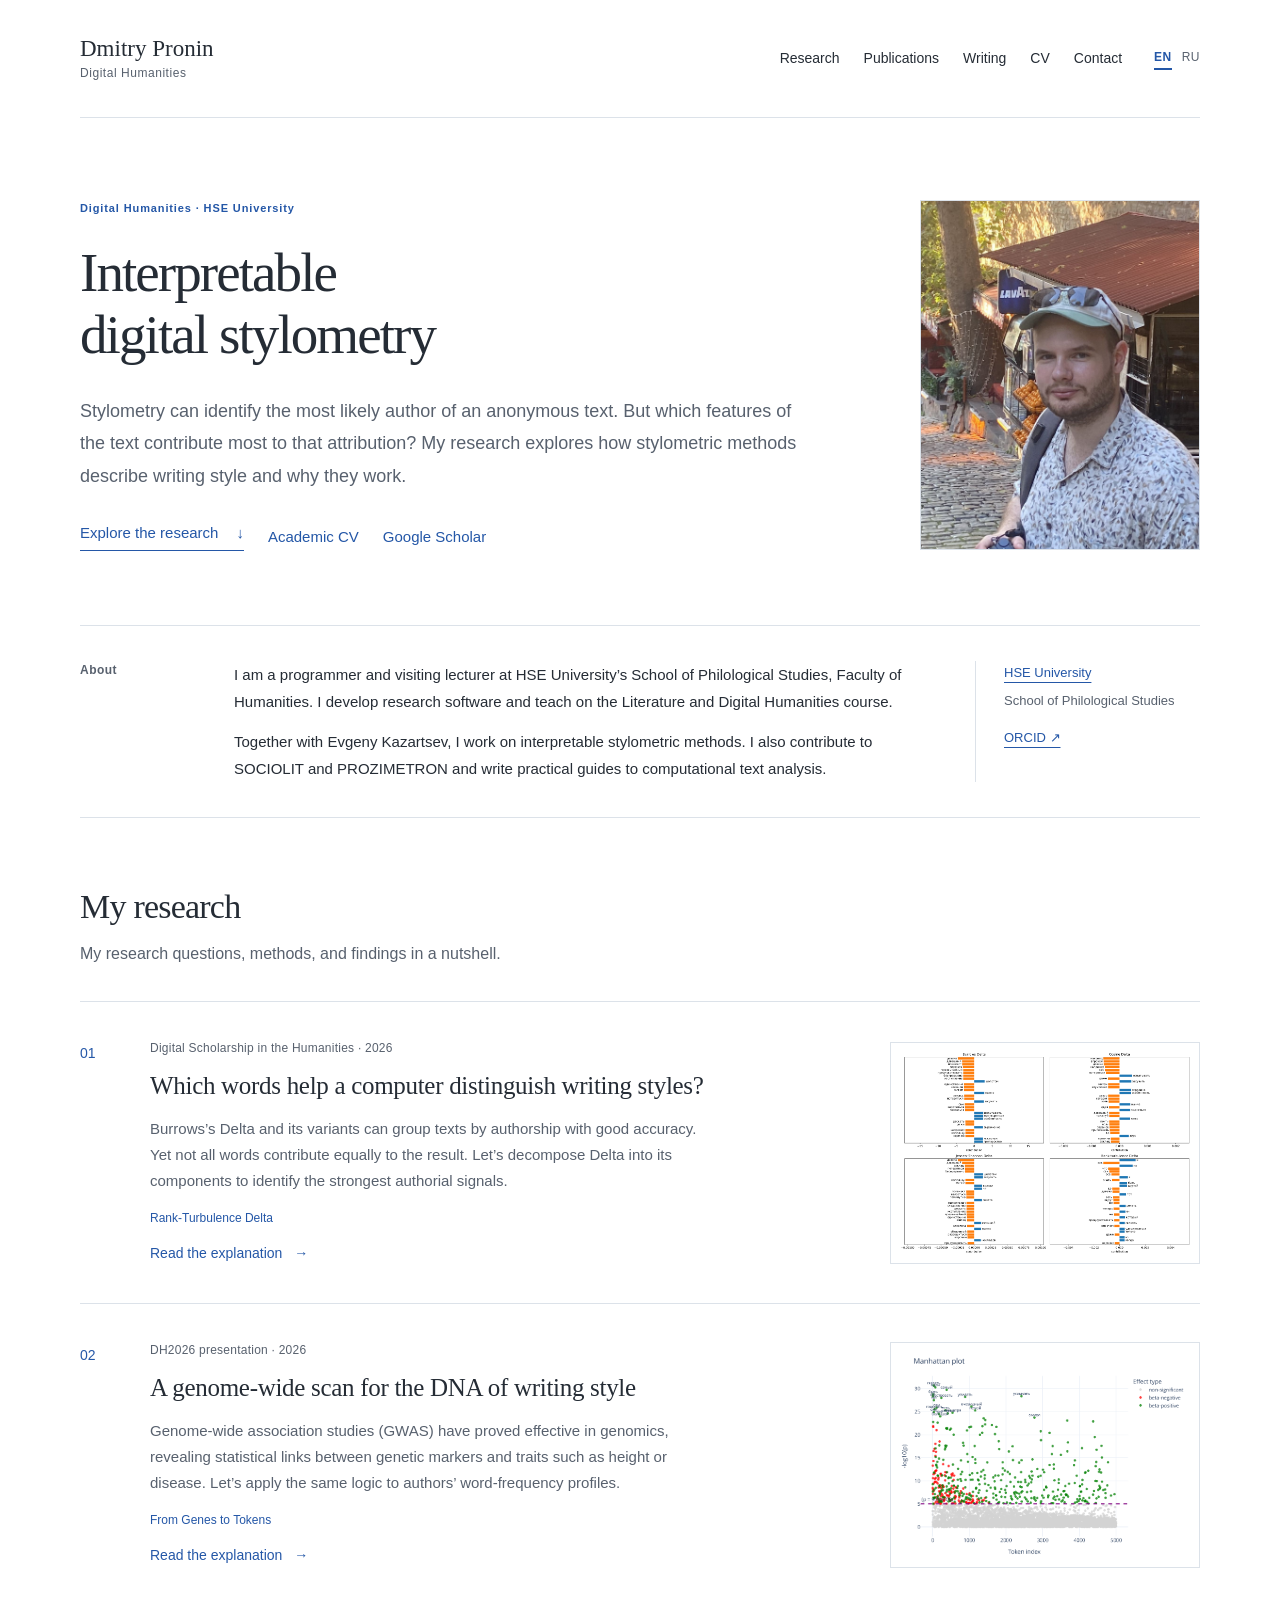
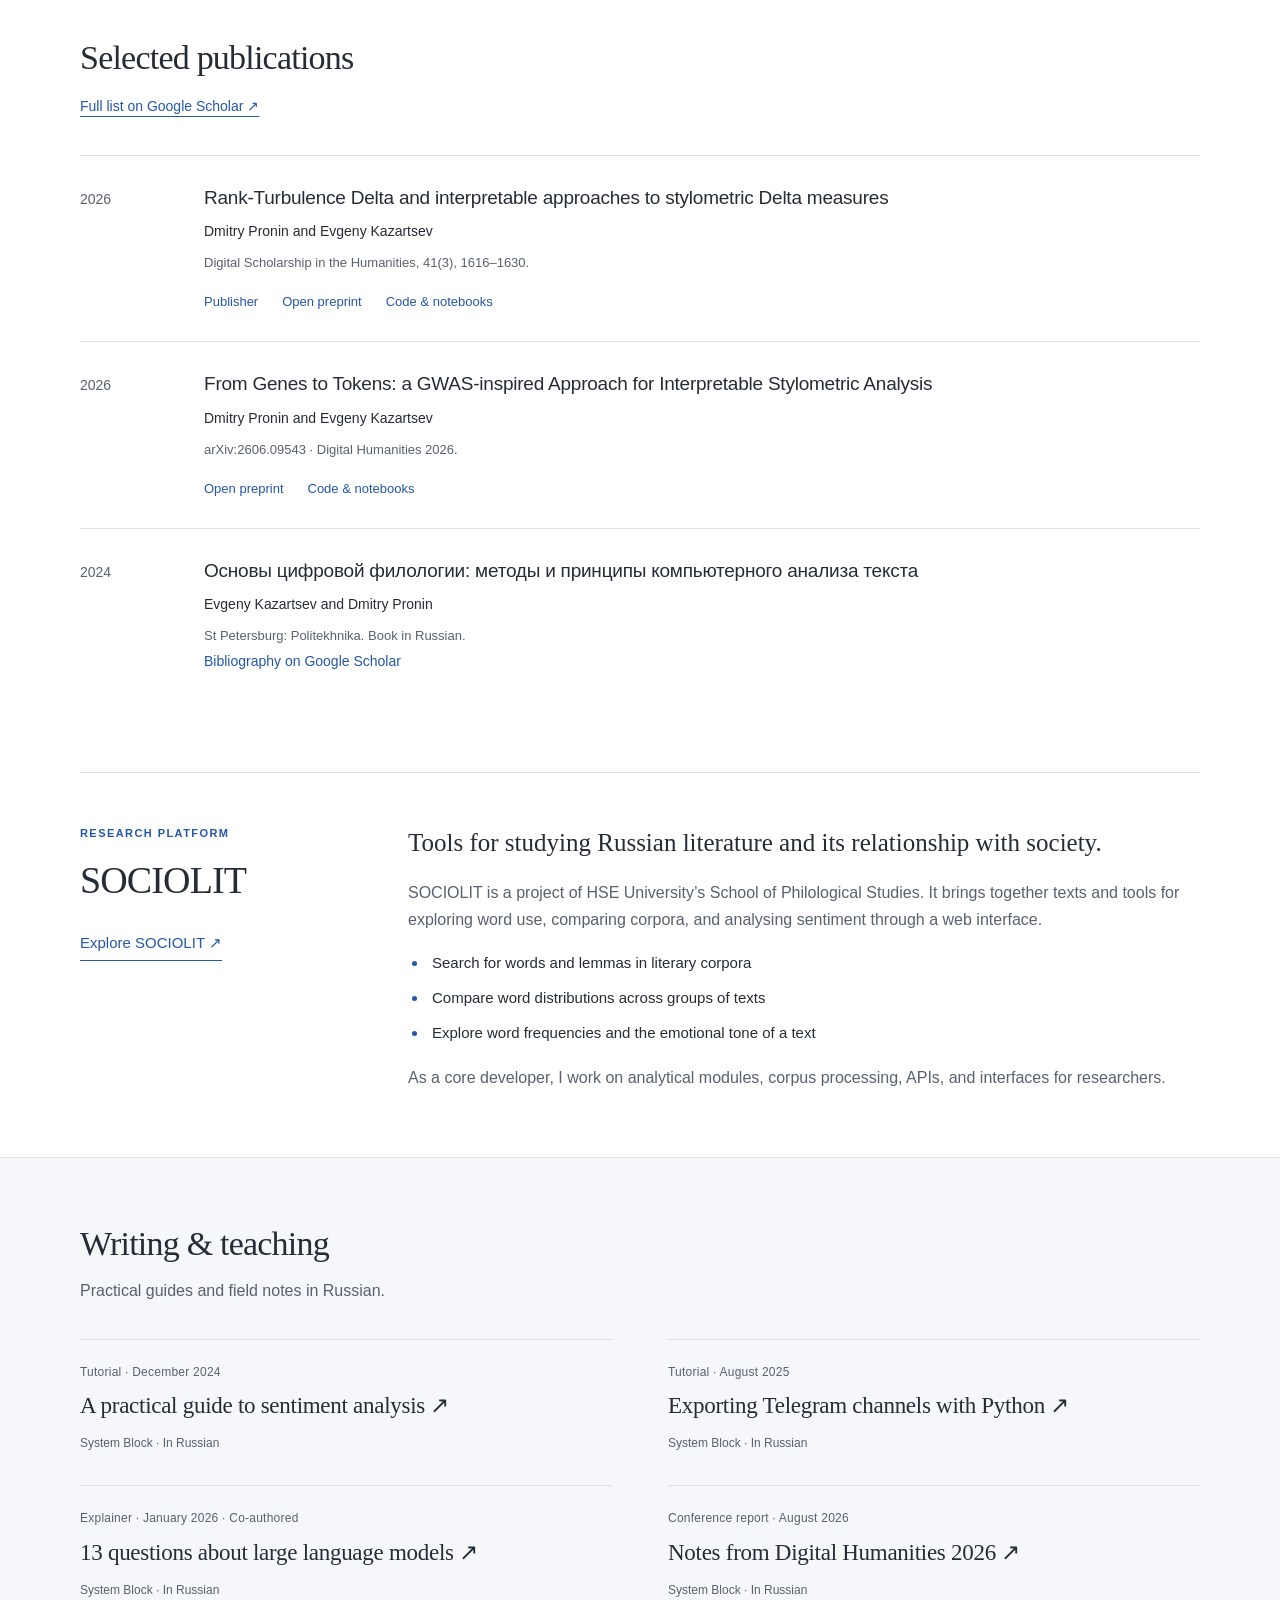
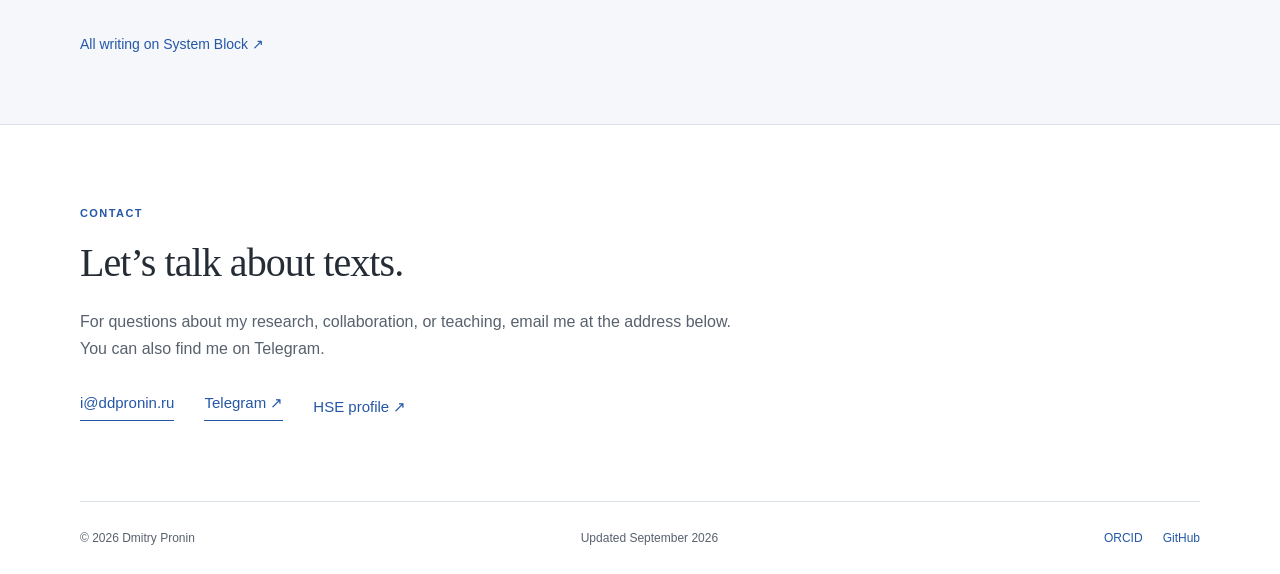
==== index.html @ 6e49ec2d "Clarify DNA and phenotype analogy in GWAS explanation" ====
<!doctype html><html lang="en"><head><meta charset="utf-8"><meta name="viewport" content="width=device-width,initial-scale=1"><title>Dmitry Pronin — stylometry &amp; digital humanities</title><meta name="description" content="Stylometry can identify the most likely author of an anonymous text. But which features of the text contribute most to that attribution? My research explores how stylometric methods describe writing style and why they work."><meta name="theme-color" content="#ffffff"><meta property="og:type" content="website"><meta property="og:title" content="Dmitry Pronin — stylometry &amp; digital humanities"><meta property="og:description" content="Stylometry can identify the most likely author of an anonymous text. But which features of the text contribute most to that attribution? My research explores how stylometric methods describe writing style and why they work."><meta property="og:locale" content="en_US"><link rel="canonical" href="https://ddpronin.github.io/"><meta property="og:url" content="https://ddpronin.github.io/"><link rel="alternate" hreflang="en" href="https://ddpronin.github.io/"><link rel="alternate" hreflang="ru" href="https://ddpronin.github.io/ru/"><link rel="alternate" hreflang="x-default" href="https://ddpronin.github.io/"><link rel="icon" href="./assets/favicon.svg" type="image/svg+xml"><link rel="stylesheet" href="./assets/style.css?v=3"><script defer src="./assets/site.js"></script><script type="application/ld+json">{"@context":"https://schema.org","@type":"ProfilePage","name":"Dmitry Pronin — stylometry & digital humanities","inLanguage":"en","url":"https://ddpronin.github.io/","mainEntity":{"@type":"Person","name":"Dmitry Pronin","alternateName":"Дмитрий Пронин","email":"i@ddpronin.ru","image":"https://ddpronin.github.io/assets/dmitry-pronin.jpg?v=2","sameAs":["https://www.hse.ru/org/persons/848712523/","https://orcid.org/0009-0001-0521-1849","https://scholar.google.com/citations?user=V0GgjkYAAAAJ","https://github.com/DDPronin"],"affiliation":{"@type":"Organization","name":"HSE University"}}}</script></head><body><a class="skip" href="#main">Skip to content</a><header class="header wrap"><a class="wordmark" href="./index.html">Dmitry Pronin<span>Digital Humanities</span></a><nav aria-label="Main navigation"><a href="./index.html#research">Research</a><a href="./index.html#publications">Publications</a><a href="./index.html#writing">Writing</a><a href="./cv/index.html">CV</a><a href="./index.html#contact">Contact</a></nav><div class="languages" aria-label="Language"><a href="./index.html" lang="en" hreflang="en" aria-current="page">EN</a><a href="./ru/index.html" lang="ru" hreflang="ru" >RU</a></div></header><main id="main">
  <section class="hero wrap"><div class="hero-copy"><p class="eyebrow">Digital Humanities · HSE University</p><h1>Interpretable<br>digital stylometry</h1><p class="intro">Stylometry can identify the most likely author of an anonymous text. But which features of the text contribute most to that attribution? My research explores how stylometric methods describe writing style and why they work.</p><div class="hero-links"><a class="primary-link" href="#research">Explore the research <span aria-hidden="true">↓</span></a><a href="./cv/index.html">Academic CV</a><a href="https://scholar.google.com/citations?user=V0GgjkYAAAAJ">Google Scholar</a></div></div><figure class="portrait"><img src="./assets/dmitry-pronin.jpg?v=2" alt="Dmitry Pronin holding a camera outdoors" width="1179" height="1701" fetchpriority="high"></figure></section>
  <section class="about wrap" aria-labelledby="about-title"><h2 class="section-label" id="about-title">About</h2><div><p>I am a programmer and visiting lecturer at HSE University’s School of Philological Studies, Faculty of Humanities. I develop research software and teach on the Literature and Digital Humanities course.</p><p>Together with Evgeny Kazartsev, I work on interpretable stylometric methods. I also contribute to SOCIOLIT and PROZIMETRON and write practical guides to computational text analysis.</p></div><aside><a href="https://www.hse.ru/org/persons/848712523/">HSE University</a><p>School of Philological Studies</p><a href="https://orcid.org/0009-0001-0521-1849">ORCID ↗</a></aside></section>
  <section class="research-section wrap" id="research"><div class="section-heading"><h2>My research</h2><p>My research questions, methods, and findings in a nutshell.</p></div><article class="research-row"><div class="research-number">01</div><div class="research-copy"><p class="meta">Digital Scholarship in the Humanities · 2026</p><h3><a href="./research/rank-turbulence-delta/index.html">Which words help a computer distinguish writing styles?</a></h3><p>Burrows’s Delta and its variants can group texts by authorship with good accuracy. Yet not all words contribute equally to the result. Let’s decompose Delta into its components to identify the strongest authorial signals.</p><p class="method-name">Rank-Turbulence Delta</p><a class="read-link" href="./research/rank-turbulence-delta/index.html">Read the explanation <span aria-hidden="true">→</span></a></div><a class="research-image" href="./research/rank-turbulence-delta/index.html" tabindex="-1" aria-hidden="true"><img src="./assets/rank-russian.png" alt="" width="4457" height="3120" loading="lazy"></a></article><article class="research-row"><div class="research-number">02</div><div class="research-copy"><p class="meta">DH2026 presentation · 2026</p><h3><a href="./research/from-genes-to-tokens/index.html">A genome-wide scan for the DNA of writing style</a></h3><p>Genome-wide association studies (GWAS) have proved effective in genomics, revealing statistical links between genetic markers and traits such as height or disease. Let’s apply the same logic to authors’ word-frequency profiles.</p><p class="method-name">From Genes to Tokens</p><a class="read-link" href="./research/from-genes-to-tokens/index.html">Read the explanation <span aria-hidden="true">→</span></a></div><a class="research-image" href="./research/from-genes-to-tokens/index.html" tabindex="-1" aria-hidden="true"><img src="./assets/gwas-tolstoy.png" alt="" width="3500" height="2500" loading="lazy"></a></article></section>
  <section class="wrap publications-section" id="publications"><div class="section-heading"><h2>Selected publications</h2><a href="https://scholar.google.com/citations?user=V0GgjkYAAAAJ">Full list on Google Scholar ↗</a></div><div class="pub-list"><article class="publication"><span class="year">2026</span><div><h3><a href="https://doi.org/10.1093/llc/fqag072">Rank-Turbulence Delta and interpretable approaches to stylometric Delta measures</a></h3><p>Dmitry Pronin and Evgeny Kazartsev</p><p class="venue">Digital Scholarship in the Humanities, 41(3), 1616–1630.</p><div class="resource-links"><a href="https://doi.org/10.1093/llc/fqag072">Publisher</a><a href="https://arxiv.org/abs/2604.19499">Open preprint</a><a href="https://github.com/DDPronin/Rank-Turbulence-Delta">Code & notebooks</a></div></div></article><article class="publication"><span class="year">2026</span><div><h3><a href="https://arxiv.org/abs/2606.09543">From Genes to Tokens: a GWAS-inspired Approach for Interpretable Stylometric Analysis</a></h3><p>Dmitry Pronin and Evgeny Kazartsev</p><p class="venue">arXiv:2606.09543 · Digital Humanities 2026.</p><div class="resource-links"><a href="https://arxiv.org/abs/2606.09543">Open preprint</a><a href="https://github.com/DDPronin/GWAS-stylometry">Code & notebooks</a></div></div></article><article class="publication"><span class="year">2024</span><div><h3>Основы цифровой филологии: методы и принципы компьютерного анализа текста</h3><p>Evgeny Kazartsev and Dmitry Pronin</p><p class="venue">St Petersburg: Politekhnika. Book in Russian.</p><a class="read-link" href="https://scholar.google.com/citations?user=V0GgjkYAAAAJ">Bibliography on Google Scholar</a></div></article></div></section>
  <section class="platform-section wrap" id="sociolit"><div><p class="eyebrow">Research platform</p><h2>SOCIOLIT</h2><a class="primary-link" href="https://sociolit.ru/">Explore SOCIOLIT ↗</a></div><div class="platform-copy"><p class="platform-intro">Tools for studying Russian literature and its relationship with society.</p><p>SOCIOLIT is a project of HSE University’s School of Philological Studies. It brings together texts and tools for exploring word use, comparing corpora, and analysing sentiment through a web interface.</p><ul><li>Search for words and lemmas in literary corpora</li><li>Compare word distributions across groups of texts</li><li>Explore word frequencies and the emotional tone of a text</li></ul><p>As a core developer, I work on analytical modules, corpus processing, APIs, and interfaces for researchers.</p></div></section>
  <section class="writing-section" id="writing"><div class="wrap"><div class="section-heading"><h2>Writing & teaching</h2><p>Practical guides and field notes in Russian.</p></div><div class="writing-grid"><article><p class="meta">Tutorial · December 2024</p><h3><a href="https://sysblok.ru/courses/kak-provesti-analiz-tonalnosti-teksta/">A practical guide to sentiment analysis <span aria-hidden="true">↗</span></a></h3><p class="publication-name">System Block · In Russian</p></article><article><p class="meta">Tutorial · August 2025</p><h3><a href="https://sysblok.ru/courses/kak-skachat-ves-telegram-avtomatizacija-vygruzki-kanalov-s-pomoshhju-python/">Exporting Telegram channels with Python <span aria-hidden="true">↗</span></a></h3><p class="publication-name">System Block · In Russian</p></article><article><p class="meta">Explainer · January 2026 · Co-authored</p><h3><a href="https://sysblok.ru/ai/llm/">13 questions about large language models <span aria-hidden="true">↗</span></a></h3><p class="publication-name">System Block · In Russian</p></article><article><p class="meta">Conference report · August 2026</p><h3><a href="https://sysblok.ru/blog/blog_dmitrii_pronin/obuchaja-ii-my-uchimsja-o-chem-govorili-na-glavnoj-mirovoj-konferencii-po-cifrovym-gumanitarnym-naukam/">Notes from Digital Humanities 2026 <span aria-hidden="true">↗</span></a></h3><p class="publication-name">System Block · In Russian</p></article></div><a class="read-link" href="https://sysblok.ru/author/dmitrii_pronin/">All writing on System Block ↗</a></div></section>
  <section class="wrap contact-section" id="contact"><p class="eyebrow">Contact</p><h2>Let’s talk about texts.</h2><p>For questions about my research, collaboration, or teaching, email me at the address below. You can also find me on Telegram.</p><div class="hero-links"><a class="primary-link" href="mailto:i@ddpronin.ru">i@ddpronin.ru</a><a class="primary-link" href="https://t.me/DDPronin">Telegram ↗</a><a href="https://www.hse.ru/org/persons/848712523/">HSE profile ↗</a></div></section></main><footer class="wrap footer"><span>© 2026 Dmitry Pronin</span><span>Updated September 2026</span><div><a href="https://orcid.org/0009-0001-0521-1849">ORCID</a><a href="https://github.com/DDPronin">GitHub</a></div></footer></body></html>
---- assets/style.css ----
:root{--ink:#252c35;--muted:#58616e;--blue:#2457a7;--rule:#dce2e9;--paper:#fff;--wash:#f5f7fa;--serif:Georgia,'Times New Roman',serif;--sans:-apple-system,BlinkMacSystemFont,'Segoe UI',Arial,sans-serif}
*{box-sizing:border-box}html{scroll-behavior:smooth;scroll-padding-top:32px}body{margin:0;background:var(--paper);color:var(--ink);font:17px/1.7 var(--sans);-webkit-font-smoothing:antialiased}a{color:var(--blue);text-decoration-thickness:1px;text-underline-offset:5px}a:hover{text-decoration:underline}a:focus-visible,button:focus-visible,summary:focus-visible{outline:3px solid var(--blue);outline-offset:6px}img{max-width:100%;height:auto}h1,h2,h3,p,figure{margin:0}h1,h2,h3{font-weight:400}h1,h2,h3{font-family:var(--serif)}h1{font-size:clamp(40px,4.9vw,66px);line-height:1.14;letter-spacing:-.038em}h2{font-size:34px;line-height:1.25;letter-spacing:-.023em}h3{font-size:25px;line-height:1.35;letter-spacing:-.012em}.wrap{width:min(1120px,calc(100% - 96px));margin-inline:auto}.skip{position:absolute;top:-100px;left:16px;background:#fff;padding:8px 16px;z-index:100}.skip:focus{top:12px}.header{display:flex;align-items:center;gap:32px;min-height:118px;border-bottom:1px solid var(--rule)}.wordmark{margin-right:auto;font-family:var(--serif);font-size:23px;color:var(--ink);text-decoration:none;line-height:1.3;white-space:nowrap}.wordmark span{display:block;font:12px/1.6 var(--sans);color:var(--muted);letter-spacing:.045em}.header nav{display:flex;gap:24px;font-size:14px}.header nav a{color:var(--ink);text-decoration:none}.languages{display:flex;gap:10px;font-size:12px;letter-spacing:.04em}.languages a{text-decoration:none;color:var(--muted)}.languages [aria-current]{color:var(--blue);border-bottom:2px solid var(--blue);font-weight:600}.hero{padding-top:82px;padding-bottom:74px}.eyebrow{font:11px/1.6 var(--sans);letter-spacing:.13em;font-weight:600;color:var(--blue);text-transform:uppercase}.hero h1{margin-top:24px;max-width:1020px}.intro{font-size:19px;line-height:1.8;max-width:720px;margin-top:28px;color:var(--muted)}.hero-links{display:flex;flex-wrap:wrap;gap:22px 30px;align-items:center;margin-top:30px;font-size:15px}.hero-links a{text-decoration:none}.primary-link{display:inline-flex;align-items:center;gap:18px;color:var(--blue);font:500 15px/1.5 var(--sans);text-decoration:none;border-bottom:1px solid var(--blue);padding-bottom:5px}.primary-link:hover{border-bottom-width:2px}.about{border-top:1px solid var(--rule);border-bottom:1px solid var(--rule);padding-block:35px;display:grid;grid-template-columns:120px 1fr 225px;gap:34px;font-size:15px;line-height:1.8}.section-label{font:600 12px/1.6 var(--sans);color:var(--muted);letter-spacing:.04em}.about p+p{margin-top:13px}.about aside{padding-left:28px;border-left:1px solid var(--rule);font-size:13px}.about aside p{margin:5px 0 13px;color:var(--muted)}.research-section,.publications-section{padding-block:68px}.section-heading{margin-bottom:34px}.section-heading>p{margin-top:12px;color:var(--muted);font-size:16px}.section-heading>a{display:inline-block;margin-top:15px;font-size:14px}.research-row{display:grid;grid-template-columns:46px 1fr 310px;gap:24px;padding:36px 0;border-top:1px solid var(--rule);align-items:center}.research-row:last-child{padding-bottom:0}.research-number{align-self:start;padding-top:4px;font:14px/1.6 var(--sans);color:var(--blue)}.meta{color:var(--muted);font-size:12px;letter-spacing:.02em}.research-copy h3{margin:10px 0 13px}.research-copy h3 a{color:var(--ink);text-decoration:none}.research-copy>p:not(.meta):not(.method-name){font-size:15px;line-height:1.75;color:var(--muted);max-width:560px}.method-name{font:12px/1.6 var(--sans);color:var(--blue);margin:15px 0 10px}.read-link{font-size:14px;text-decoration:none}.read-link span{margin-left:8px}.research-image{background:#fff;padding:8px;border:1px solid var(--rule);display:block;line-height:0}.research-image img{width:100%;height:auto}.publications-section{padding-top:0}.publication{display:grid;grid-template-columns:100px 1fr;gap:24px;border-top:1px solid var(--rule);padding-block:28px}.publication h3{font:500 19px/1.5 var(--sans);max-width:800px}.publication h3 a{color:var(--ink);text-decoration:none}.publication p{font-size:14px;margin-top:8px}.publication .venue{color:var(--muted);font-size:13px}.year{font-size:14px;color:var(--muted);padding-top:4px}.resource-links{display:flex;gap:12px 24px;flex-wrap:wrap;font-size:13px;margin-top:17px}.resource-links a{text-decoration:none}.writing-section{background:var(--wash);padding-block:65px;border-block:1px solid var(--rule)}.writing-grid{display:grid;grid-template-columns:1fr 1fr;gap:32px 56px;margin-bottom:30px}.writing-grid article{border-top:1px solid var(--rule);padding-top:22px}.writing-grid h3{font-size:23px;margin:8px 0 12px;max-width:440px}.writing-grid h3 a{color:var(--ink);text-decoration:none}.publication-name{font-size:12px;color:var(--muted)}.contact-section{padding-block:80px}.contact-section h2{font-size:40px;margin-top:15px}.contact-section>p:not(.eyebrow){max-width:670px;margin-top:20px;color:var(--muted);font-size:16px}.footer{border-top:1px solid var(--rule);padding-block:26px;display:flex;justify-content:space-between;gap:20px;font-size:12px;color:var(--muted)}.footer div{display:flex;gap:20px}.footer a{text-decoration:none}.back-link{font-size:13px;text-decoration:none}.article-header{padding-top:38px;padding-bottom:52px;border-bottom:1px solid var(--rule)}.article-header .eyebrow{margin-top:44px}.article-header h1{font-size:clamp(40px,5vw,62px);margin-top:18px}.article-subtitle{font:26px/1.45 var(--serif);max-width:800px;color:var(--muted);margin-top:22px}.authors{font-size:14px;margin-top:25px}.article-header .resource-links{font-size:14px}.article-body{display:grid;grid-template-columns:220px minmax(0,1fr);gap:60px;padding-block:56px 80px}.article-toc nav{display:flex;flex-direction:column;gap:15px;margin-top:23px}.article-toc a{font-size:13px;text-decoration:none;line-height:1.6}.article-content{min-width:0}.article-content section{margin-bottom:48px}.article-content h2{font-size:29px;margin-bottom:18px}.article-content p{font-size:16px;line-height:1.85}.article-content .lead{font-size:18px}.method-steps{padding-left:24px;margin:0}.method-steps li{padding-left:12px;margin-bottom:23px}.method-steps li::marker{color:var(--blue);font-size:14px}.method-steps h3{font:500 18px/1.5 var(--sans);margin-bottom:6px}.method-steps p{color:var(--muted)}figure{margin-top:26px}figure img{display:block;border:1px solid var(--rule);width:100%}figcaption{font-size:12px;line-height:1.6;color:var(--muted);margin-top:12px}#start .primary-link{margin-top:22px}.citation{border-top:1px solid var(--rule);padding-top:30px}.citation>p{font-size:14px;color:var(--muted)}details{margin-top:20px;padding:15px 20px;background:var(--wash);border:1px solid var(--rule)}summary{font-size:14px;cursor:pointer;color:var(--blue)}pre{white-space:pre-wrap;overflow-wrap:anywhere;font-size:12px;line-height:1.8;margin-bottom:0}.copy-button{font:13px var(--sans);border:1px solid var(--rule);background:white;padding:9px 12px;cursor:pointer;color:var(--blue);margin-top:16px}.copy-status{font-size:12px;display:block;margin-top:8px}.related{padding-top:25px;border-top:1px solid var(--rule)}.related h3{margin-top:8px}.related a{text-decoration:none}
.hero{display:grid;grid-template-columns:minmax(0,1fr) 280px;gap:50px;align-items:center}.hero-copy{min-width:0}.hero h1{font-size:clamp(42px,4.3vw,58px);letter-spacing:-.035em}.hero .eyebrow{text-transform:none;letter-spacing:.08em}.hero .intro{font-size:18px;line-height:1.8}.hero .hero-links{gap:16px 24px}.portrait{width:280px;height:350px;overflow:hidden;margin:0;background:var(--wash)}.portrait img{display:block;width:100%;height:100%;object-fit:cover;object-position:50% 50%}.platform-section{border-top:1px solid var(--rule);padding-block:52px 66px;display:grid;grid-template-columns:280px minmax(0,1fr);gap:48px}.platform-section h2{font-size:38px;margin:14px 0 25px}.platform-copy>p{font-size:16px;color:var(--muted);margin-top:18px}.platform-copy>.platform-intro{font:25px/1.45 var(--serif);color:var(--ink);margin-top:0}.platform-copy ul{padding-left:20px;font-size:15px;line-height:1.8}.platform-copy li{padding-left:4px;margin-block:8px}.platform-copy li::marker{color:var(--blue)}.cv-tagline{margin-top:20px;font-size:19px;color:var(--muted)}.cv-affiliation{font-size:14px;color:var(--muted);margin-top:10px}.cv-downloads{display:flex;flex-wrap:wrap;align-items:center;gap:24px;margin-top:27px;font-size:14px}.cv-content .cv-interests{font-size:14px;color:var(--muted);margin-top:18px}.cv-entry{margin-top:22px}.cv-entry-heading{display:flex;align-items:baseline;justify-content:space-between;gap:10px 22px;flex-wrap:wrap;margin-bottom:7px}.cv-entry h3{font:600 17px/1.5 var(--sans)}.cv-entry-heading span{font-size:12px;color:var(--muted);white-space:nowrap}.cv-entry p{font-size:15px}.cv-entry .cv-subtitle{font-size:13px;color:var(--muted);margin-bottom:10px}.cv-entry ul{padding-left:20px;font-size:15px;line-height:1.85;margin:10px 0}.cv-entry li{padding-left:5px;margin-block:7px}.cv-entry .read-link{display:inline-block;margin-top:9px;font-size:13px}
@media(min-width:1000px){.article-toc{align-self:start;position:sticky;top:32px}}
@media(min-width:721px) and (max-width:1000px){.hero{grid-template-columns:minmax(0,1fr) 220px;gap:30px}.portrait{width:220px;height:295px}.hero h1{font-size:40px}.hero .intro{font-size:16px}.platform-section{grid-template-columns:220px minmax(0,1fr);gap:30px}}
@media(max-width:980px){.wrap{width:calc(100% - 64px)}.header{gap:22px}.header nav{gap:16px;font-size:13px}.about{grid-template-columns:95px 1fr}.about aside{grid-column:2;padding:0;border:0}.research-row{grid-template-columns:32px 1fr 240px;gap:18px}.article-body{grid-template-columns:170px minmax(0,1fr);gap:32px}}
@media(max-width:720px){body{font-size:16px}.wrap{width:calc(100% - 40px)}.header{min-height:0;padding-block:23px;flex-wrap:wrap;gap:19px}.wordmark{font-size:21px}.languages{margin-left:auto;order:1}.header nav{order:2;width:100%;justify-content:space-between;gap:10px;font-size:12px}.hero{padding-top:48px;padding-bottom:44px}.hero h1{font-size:41px;letter-spacing:-.035em}.hero h1 br{display:none}.intro{font-size:17px;margin-top:24px}.eyebrow{font-size:10px;letter-spacing:.08em}.hero-links{gap:18px 24px;font-size:14px}.about{grid-template-columns:1fr;gap:17px;padding-block:27px}.about aside{grid-column:auto}.about aside p{margin-bottom:7px}.about aside{border-left:2px solid var(--rule);padding-left:16px}.research-section,.publications-section{padding-block:44px}.publications-section{padding-top:0}h2{font-size:29px}.section-heading{margin-bottom:25px}.research-row{grid-template-columns:28px 1fr;gap:15px;padding-block:28px}.research-image{grid-column:2;margin-top:6px;max-width:380px}.research-copy h3{font-size:25px}.publication{grid-template-columns:1fr;gap:9px;padding-block:24px}.publication h3{font-size:17px}.writing-section{padding-block:42px}.writing-grid{grid-template-columns:1fr;gap:26px}.writing-grid h3{font-size:23px}.contact-section{padding-block:52px}.contact-section h2{font-size:33px}.footer{flex-wrap:wrap;justify-content:flex-start;font-size:11px;gap:12px 20px}.footer div{margin-left:auto}.article-header{padding-top:25px;padding-bottom:35px}.article-header .eyebrow{margin-top:28px}.article-header h1{font-size:42px}.article-subtitle{font-size:24px}.article-body{grid-template-columns:1fr;gap:32px;padding-top:26px}.article-toc{border-bottom:1px solid var(--rule);padding-bottom:22px}.article-toc nav{flex-direction:row;flex-wrap:wrap;gap:8px 20px;margin-top:12px}.article-content section{margin-bottom:36px}.article-content h2{font-size:27px}.article-content .lead{font-size:17px}.resource-links{gap:12px 20px}details{padding:13px}#figure img{min-width:0}}
@media(prefers-reduced-motion:reduce){html{scroll-behavior:auto}}
.article-content p+p{margin-top:16px}
.article-content .formula-note{font-size:13px;line-height:1.7;color:var(--muted);margin-top:18px}
.equation{margin-block:22px;padding:20px 14px;background:var(--wash);border-left:2px solid var(--blue);overflow-x:auto}
.equation math{font-size:1.2rem;margin:0 auto}
.worked-example p{margin-top:16px;font-size:15px}
.table-scroll{overflow-x:auto;margin-block:18px}
.worked-example table{width:100%;border-collapse:collapse;font-size:14px;white-space:nowrap}
.worked-example caption{text-align:left;color:var(--muted);font-size:12px;padding-bottom:10px}
.worked-example th,.worked-example td{text-align:left;padding:9px 12px;border-bottom:1px solid var(--rule)}
.worked-example th{font-weight:600}
#figure figure+p{margin-top:24px}
.article-header h1{overflow-wrap:break-word}
.cv-header h1{font-size:54px}
@media(max-width:720px){.header nav{flex-wrap:wrap;justify-content:flex-start;gap:12px 20px}.hero{grid-template-columns:1fr;gap:32px}.hero h1{font-size:clamp(29px,7.7vw,48px);line-height:1.2;overflow-wrap:normal}.hero h1 br{display:block}.hero .intro{font-size:17px}.portrait{width:220px;height:275px;justify-self:start}.platform-section{grid-template-columns:1fr;gap:28px;padding-block:38px 44px}.platform-section h2{font-size:34px;margin-block:12px 18px}.platform-copy>.platform-intro{font-size:24px}.cv-header h1{font-size:40px}.cv-tagline{font-size:17px}.cv-entry-heading{gap:5px}.cv-downloads{gap:20px}}
@media print{.header nav,.languages,.hero-links,.article-toc,.copy-button,.skip{display:none}.wrap{width:100%}.hero,.research-section,.publications-section,.contact-section,.article-header{padding-block:24px}.article-body{display:block}.research-row,.publication{break-inside:avoid}.writing-section{background:white}.footer{margin-top:20px}body{font-size:11pt}h1{font-size:32pt}a{color:inherit}details{display:block}figure{break-inside:avoid}}
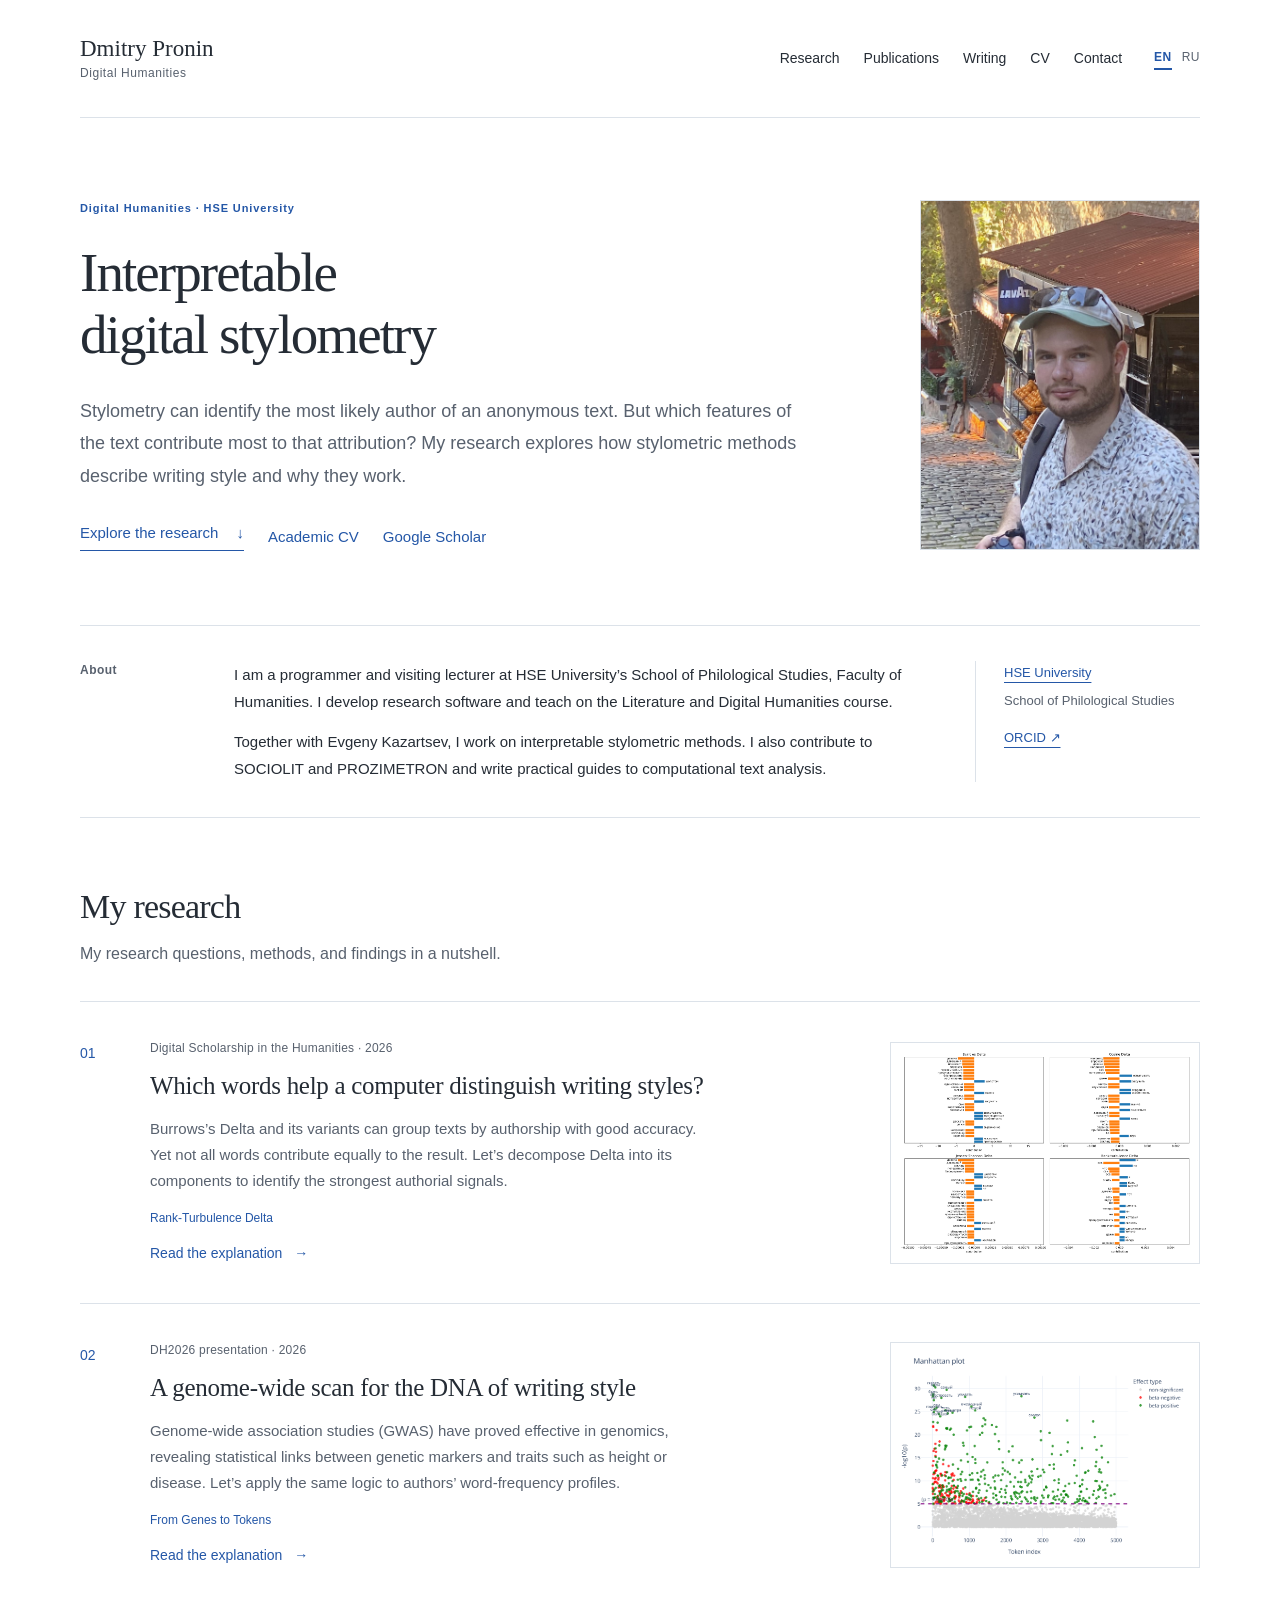
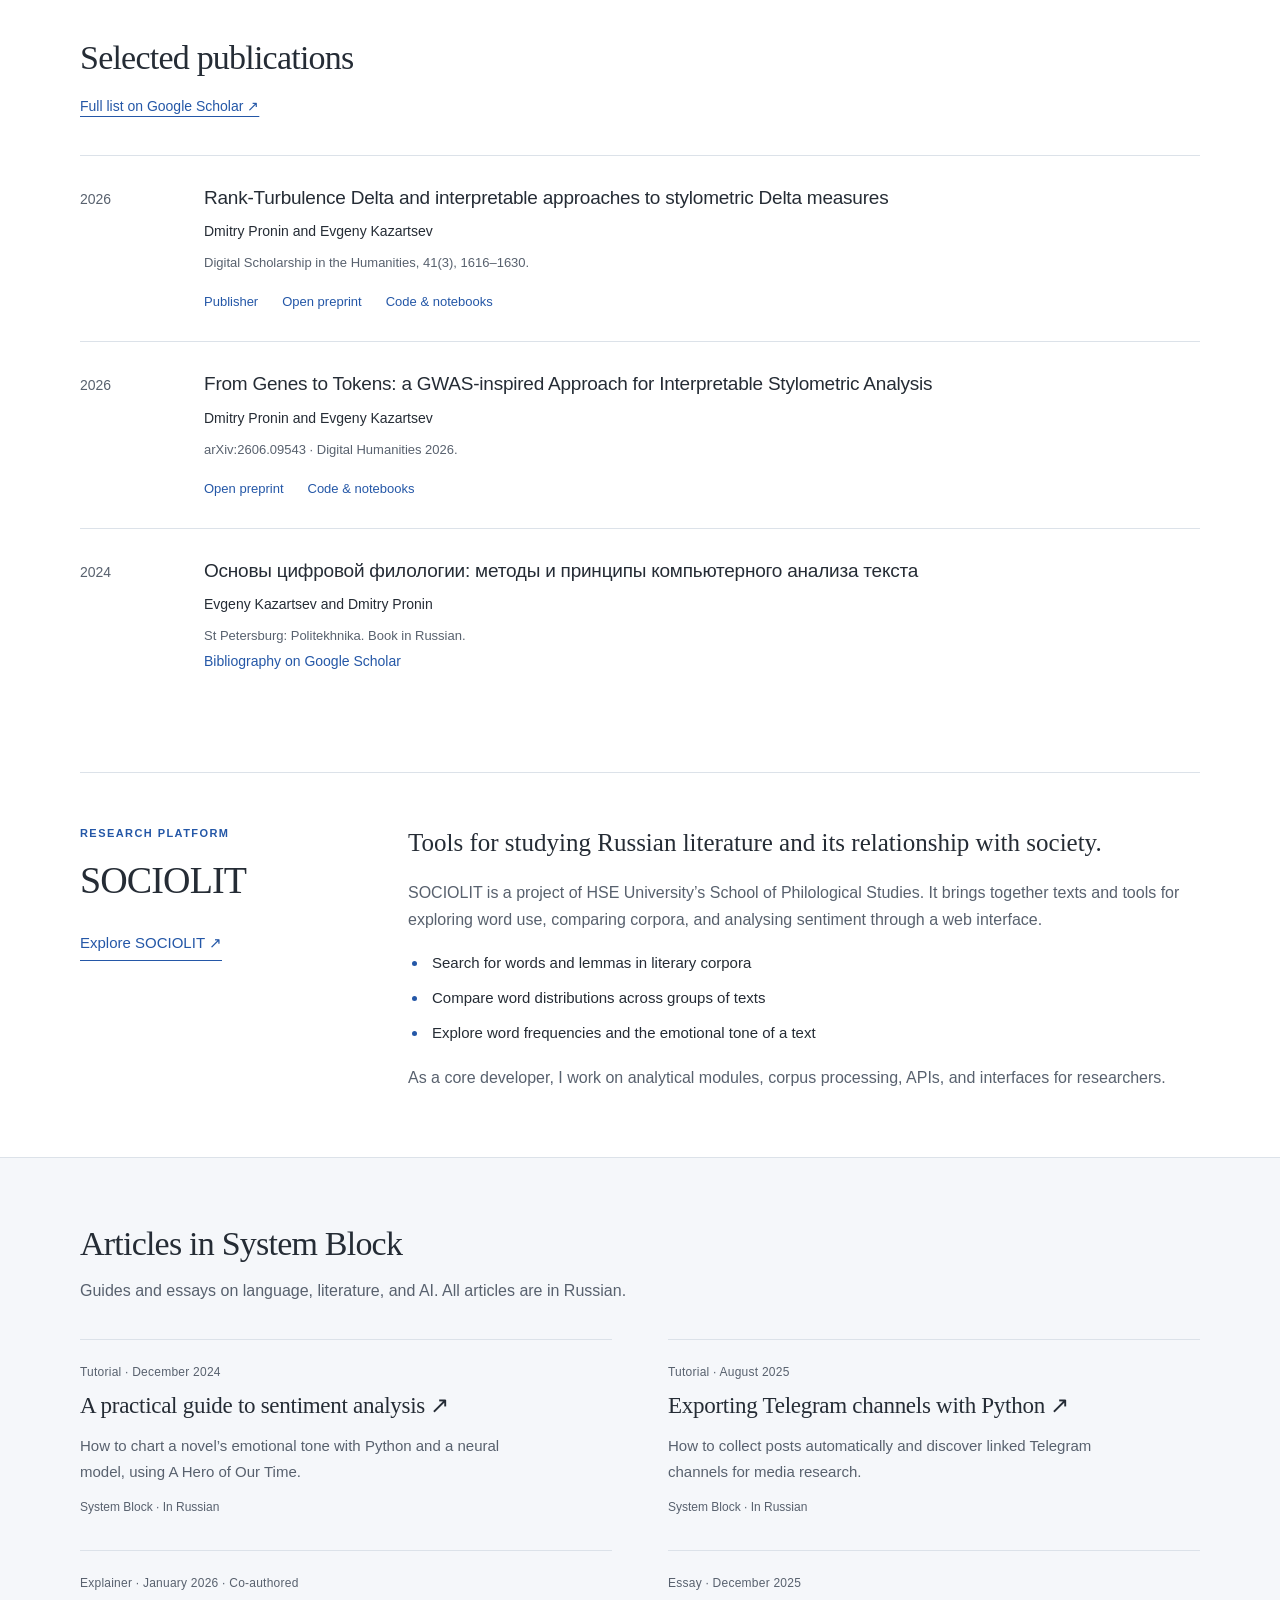
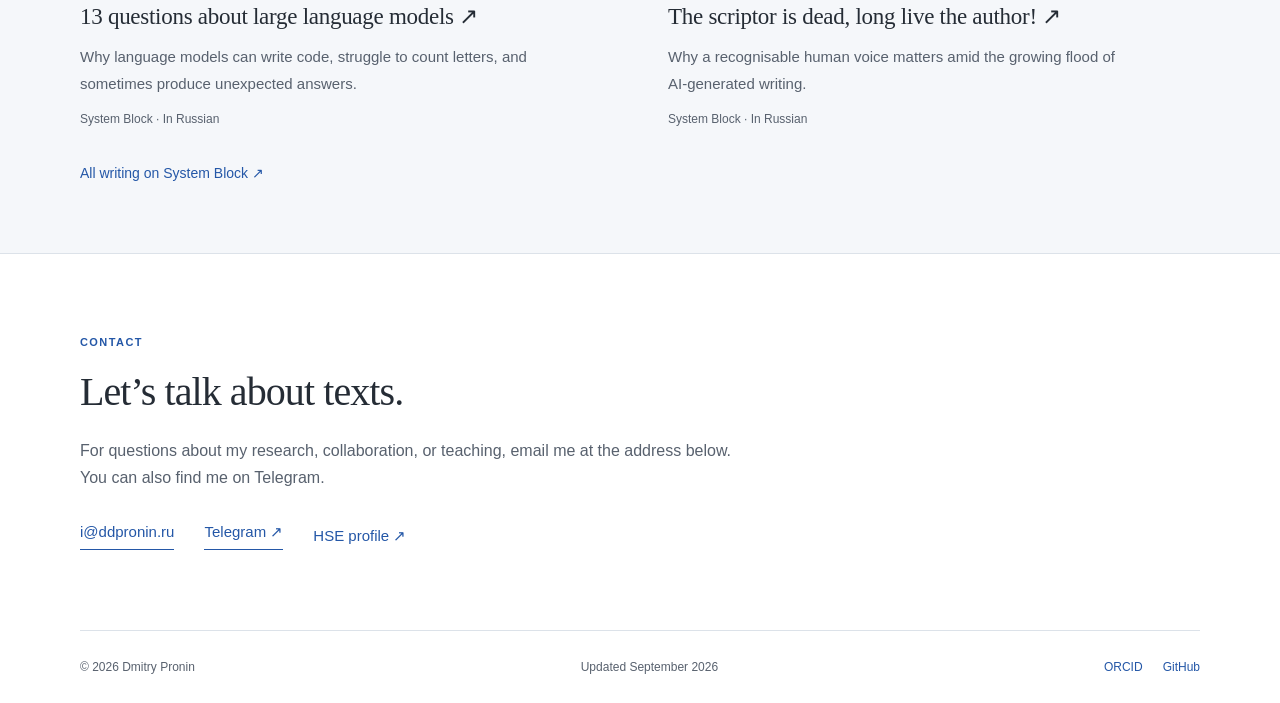
==== commit 3ac425ba: "Polish GWAS prose and add magazine article summaries" ====
--- a/index.html
+++ b/index.html
@@ -1,8 +1,8 @@
-<!doctype html><html lang="en"><head><meta charset="utf-8"><meta name="viewport" content="width=device-width,initial-scale=1"><title>Dmitry Pronin — stylometry &amp; digital humanities</title><meta name="description" content="Stylometry can identify the most likely author of an anonymous text. But which features of the text contribute most to that attribution? My research explores how stylometric methods describe writing style and why they work."><meta name="theme-color" content="#ffffff"><meta property="og:type" content="website"><meta property="og:title" content="Dmitry Pronin — stylometry &amp; digital humanities"><meta property="og:description" content="Stylometry can identify the most likely author of an anonymous text. But which features of the text contribute most to that attribution? My research explores how stylometric methods describe writing style and why they work."><meta property="og:locale" content="en_US"><link rel="canonical" href="https://ddpronin.github.io/"><meta property="og:url" content="https://ddpronin.github.io/"><link rel="alternate" hreflang="en" href="https://ddpronin.github.io/"><link rel="alternate" hreflang="ru" href="https://ddpronin.github.io/ru/"><link rel="alternate" hreflang="x-default" href="https://ddpronin.github.io/"><link rel="icon" href="./assets/favicon.svg" type="image/svg+xml"><link rel="stylesheet" href="./assets/style.css?v=3"><script defer src="./assets/site.js"></script><script type="application/ld+json">{"@context":"https://schema.org","@type":"ProfilePage","name":"Dmitry Pronin — stylometry & digital humanities","inLanguage":"en","url":"https://ddpronin.github.io/","mainEntity":{"@type":"Person","name":"Dmitry Pronin","alternateName":"Дмитрий Пронин","email":"i@ddpronin.ru","image":"https://ddpronin.github.io/assets/dmitry-pronin.jpg?v=2","sameAs":["https://www.hse.ru/org/persons/848712523/","https://orcid.org/0009-0001-0521-1849","https://scholar.google.com/citations?user=V0GgjkYAAAAJ","https://github.com/DDPronin"],"affiliation":{"@type":"Organization","name":"HSE University"}}}</script></head><body><a class="skip" href="#main">Skip to content</a><header class="header wrap"><a class="wordmark" href="./index.html">Dmitry Pronin<span>Digital Humanities</span></a><nav aria-label="Main navigation"><a href="./index.html#research">Research</a><a href="./index.html#publications">Publications</a><a href="./index.html#writing">Writing</a><a href="./cv/index.html">CV</a><a href="./index.html#contact">Contact</a></nav><div class="languages" aria-label="Language"><a href="./index.html" lang="en" hreflang="en" aria-current="page">EN</a><a href="./ru/index.html" lang="ru" hreflang="ru" >RU</a></div></header><main id="main">
+<!doctype html><html lang="en"><head><meta charset="utf-8"><meta name="viewport" content="width=device-width,initial-scale=1"><title>Dmitry Pronin — stylometry &amp; digital humanities</title><meta name="description" content="Stylometry can identify the most likely author of an anonymous text. But which features of the text contribute most to that attribution? My research explores how stylometric methods describe writing style and why they work."><meta name="theme-color" content="#ffffff"><meta property="og:type" content="website"><meta property="og:title" content="Dmitry Pronin — stylometry &amp; digital humanities"><meta property="og:description" content="Stylometry can identify the most likely author of an anonymous text. But which features of the text contribute most to that attribution? My research explores how stylometric methods describe writing style and why they work."><meta property="og:locale" content="en_US"><link rel="canonical" href="https://ddpronin.github.io/"><meta property="og:url" content="https://ddpronin.github.io/"><link rel="alternate" hreflang="en" href="https://ddpronin.github.io/"><link rel="alternate" hreflang="ru" href="https://ddpronin.github.io/ru/"><link rel="alternate" hreflang="x-default" href="https://ddpronin.github.io/"><link rel="icon" href="./assets/favicon.svg" type="image/svg+xml"><link rel="stylesheet" href="./assets/style.css?v=4"><script defer src="./assets/site.js"></script><script type="application/ld+json">{"@context":"https://schema.org","@type":"ProfilePage","name":"Dmitry Pronin — stylometry & digital humanities","inLanguage":"en","url":"https://ddpronin.github.io/","mainEntity":{"@type":"Person","name":"Dmitry Pronin","alternateName":"Дмитрий Пронин","email":"i@ddpronin.ru","image":"https://ddpronin.github.io/assets/dmitry-pronin.jpg?v=2","sameAs":["https://www.hse.ru/org/persons/848712523/","https://orcid.org/0009-0001-0521-1849","https://scholar.google.com/citations?user=V0GgjkYAAAAJ","https://github.com/DDPronin"],"affiliation":{"@type":"Organization","name":"HSE University"}}}</script></head><body><a class="skip" href="#main">Skip to content</a><header class="header wrap"><a class="wordmark" href="./index.html">Dmitry Pronin<span>Digital Humanities</span></a><nav aria-label="Main navigation"><a href="./index.html#research">Research</a><a href="./index.html#publications">Publications</a><a href="./index.html#writing">Writing</a><a href="./cv/index.html">CV</a><a href="./index.html#contact">Contact</a></nav><div class="languages" aria-label="Language"><a href="./index.html" lang="en" hreflang="en" aria-current="page">EN</a><a href="./ru/index.html" lang="ru" hreflang="ru" >RU</a></div></header><main id="main">
   <section class="hero wrap"><div class="hero-copy"><p class="eyebrow">Digital Humanities · HSE University</p><h1>Interpretable<br>digital stylometry</h1><p class="intro">Stylometry can identify the most likely author of an anonymous text. But which features of the text contribute most to that attribution? My research explores how stylometric methods describe writing style and why they work.</p><div class="hero-links"><a class="primary-link" href="#research">Explore the research <span aria-hidden="true">↓</span></a><a href="./cv/index.html">Academic CV</a><a href="https://scholar.google.com/citations?user=V0GgjkYAAAAJ">Google Scholar</a></div></div><figure class="portrait"><img src="./assets/dmitry-pronin.jpg?v=2" alt="Dmitry Pronin holding a camera outdoors" width="1179" height="1701" fetchpriority="high"></figure></section>
   <section class="about wrap" aria-labelledby="about-title"><h2 class="section-label" id="about-title">About</h2><div><p>I am a programmer and visiting lecturer at HSE University’s School of Philological Studies, Faculty of Humanities. I develop research software and teach on the Literature and Digital Humanities course.</p><p>Together with Evgeny Kazartsev, I work on interpretable stylometric methods. I also contribute to SOCIOLIT and PROZIMETRON and write practical guides to computational text analysis.</p></div><aside><a href="https://www.hse.ru/org/persons/848712523/">HSE University</a><p>School of Philological Studies</p><a href="https://orcid.org/0009-0001-0521-1849">ORCID ↗</a></aside></section>
   <section class="research-section wrap" id="research"><div class="section-heading"><h2>My research</h2><p>My research questions, methods, and findings in a nutshell.</p></div><article class="research-row"><div class="research-number">01</div><div class="research-copy"><p class="meta">Digital Scholarship in the Humanities · 2026</p><h3><a href="./research/rank-turbulence-delta/index.html">Which words help a computer distinguish writing styles?</a></h3><p>Burrows’s Delta and its variants can group texts by authorship with good accuracy. Yet not all words contribute equally to the result. Let’s decompose Delta into its components to identify the strongest authorial signals.</p><p class="method-name">Rank-Turbulence Delta</p><a class="read-link" href="./research/rank-turbulence-delta/index.html">Read the explanation <span aria-hidden="true">→</span></a></div><a class="research-image" href="./research/rank-turbulence-delta/index.html" tabindex="-1" aria-hidden="true"><img src="./assets/rank-russian.png" alt="" width="4457" height="3120" loading="lazy"></a></article><article class="research-row"><div class="research-number">02</div><div class="research-copy"><p class="meta">DH2026 presentation · 2026</p><h3><a href="./research/from-genes-to-tokens/index.html">A genome-wide scan for the DNA of writing style</a></h3><p>Genome-wide association studies (GWAS) have proved effective in genomics, revealing statistical links between genetic markers and traits such as height or disease. Let’s apply the same logic to authors’ word-frequency profiles.</p><p class="method-name">From Genes to Tokens</p><a class="read-link" href="./research/from-genes-to-tokens/index.html">Read the explanation <span aria-hidden="true">→</span></a></div><a class="research-image" href="./research/from-genes-to-tokens/index.html" tabindex="-1" aria-hidden="true"><img src="./assets/gwas-tolstoy.png" alt="" width="3500" height="2500" loading="lazy"></a></article></section>
   <section class="wrap publications-section" id="publications"><div class="section-heading"><h2>Selected publications</h2><a href="https://scholar.google.com/citations?user=V0GgjkYAAAAJ">Full list on Google Scholar ↗</a></div><div class="pub-list"><article class="publication"><span class="year">2026</span><div><h3><a href="https://doi.org/10.1093/llc/fqag072">Rank-Turbulence Delta and interpretable approaches to stylometric Delta measures</a></h3><p>Dmitry Pronin and Evgeny Kazartsev</p><p class="venue">Digital Scholarship in the Humanities, 41(3), 1616–1630.</p><div class="resource-links"><a href="https://doi.org/10.1093/llc/fqag072">Publisher</a><a href="https://arxiv.org/abs/2604.19499">Open preprint</a><a href="https://github.com/DDPronin/Rank-Turbulence-Delta">Code & notebooks</a></div></div></article><article class="publication"><span class="year">2026</span><div><h3><a href="https://arxiv.org/abs/2606.09543">From Genes to Tokens: a GWAS-inspired Approach for Interpretable Stylometric Analysis</a></h3><p>Dmitry Pronin and Evgeny Kazartsev</p><p class="venue">arXiv:2606.09543 · Digital Humanities 2026.</p><div class="resource-links"><a href="https://arxiv.org/abs/2606.09543">Open preprint</a><a href="https://github.com/DDPronin/GWAS-stylometry">Code & notebooks</a></div></div></article><article class="publication"><span class="year">2024</span><div><h3>Основы цифровой филологии: методы и принципы компьютерного анализа текста</h3><p>Evgeny Kazartsev and Dmitry Pronin</p><p class="venue">St Petersburg: Politekhnika. Book in Russian.</p><a class="read-link" href="https://scholar.google.com/citations?user=V0GgjkYAAAAJ">Bibliography on Google Scholar</a></div></article></div></section>
   <section class="platform-section wrap" id="sociolit"><div><p class="eyebrow">Research platform</p><h2>SOCIOLIT</h2><a class="primary-link" href="https://sociolit.ru/">Explore SOCIOLIT ↗</a></div><div class="platform-copy"><p class="platform-intro">Tools for studying Russian literature and its relationship with society.</p><p>SOCIOLIT is a project of HSE University’s School of Philological Studies. It brings together texts and tools for exploring word use, comparing corpora, and analysing sentiment through a web interface.</p><ul><li>Search for words and lemmas in literary corpora</li><li>Compare word distributions across groups of texts</li><li>Explore word frequencies and the emotional tone of a text</li></ul><p>As a core developer, I work on analytical modules, corpus processing, APIs, and interfaces for researchers.</p></div></section>
-  <section class="writing-section" id="writing"><div class="wrap"><div class="section-heading"><h2>Writing & teaching</h2><p>Practical guides and field notes in Russian.</p></div><div class="writing-grid"><article><p class="meta">Tutorial · December 2024</p><h3><a href="https://sysblok.ru/courses/kak-provesti-analiz-tonalnosti-teksta/">A practical guide to sentiment analysis <span aria-hidden="true">↗</span></a></h3><p class="publication-name">System Block · In Russian</p></article><article><p class="meta">Tutorial · August 2025</p><h3><a href="https://sysblok.ru/courses/kak-skachat-ves-telegram-avtomatizacija-vygruzki-kanalov-s-pomoshhju-python/">Exporting Telegram channels with Python <span aria-hidden="true">↗</span></a></h3><p class="publication-name">System Block · In Russian</p></article><article><p class="meta">Explainer · January 2026 · Co-authored</p><h3><a href="https://sysblok.ru/ai/llm/">13 questions about large language models <span aria-hidden="true">↗</span></a></h3><p class="publication-name">System Block · In Russian</p></article><article><p class="meta">Conference report · August 2026</p><h3><a href="https://sysblok.ru/blog/blog_dmitrii_pronin/obuchaja-ii-my-uchimsja-o-chem-govorili-na-glavnoj-mirovoj-konferencii-po-cifrovym-gumanitarnym-naukam/">Notes from Digital Humanities 2026 <span aria-hidden="true">↗</span></a></h3><p class="publication-name">System Block · In Russian</p></article></div><a class="read-link" href="https://sysblok.ru/author/dmitrii_pronin/">All writing on System Block ↗</a></div></section>
+  <section class="writing-section" id="writing"><div class="wrap"><div class="section-heading"><h2>Articles in System Block</h2><p>Guides and essays on language, literature, and AI. All articles are in Russian.</p></div><div class="writing-grid"><article><p class="meta">Tutorial · December 2024</p><h3><a href="https://sysblok.ru/courses/kak-provesti-analiz-tonalnosti-teksta/">A practical guide to sentiment analysis <span aria-hidden="true">↗</span></a></h3><p class="writing-summary">How to chart a novel’s emotional tone with Python and a neural model, using A Hero of Our Time.</p><p class="publication-name">System Block · In Russian</p></article><article><p class="meta">Tutorial · August 2025</p><h3><a href="https://sysblok.ru/courses/kak-skachat-ves-telegram-avtomatizacija-vygruzki-kanalov-s-pomoshhju-python/">Exporting Telegram channels with Python <span aria-hidden="true">↗</span></a></h3><p class="writing-summary">How to collect posts automatically and discover linked Telegram channels for media research.</p><p class="publication-name">System Block · In Russian</p></article><article><p class="meta">Explainer · January 2026 · Co-authored</p><h3><a href="https://sysblok.ru/ai/llm/">13 questions about large language models <span aria-hidden="true">↗</span></a></h3><p class="writing-summary">Why language models can write code, struggle to count letters, and sometimes produce unexpected answers.</p><p class="publication-name">System Block · In Russian</p></article><article><p class="meta">Essay · December 2025</p><h3><a href="https://sysblok.ru/blog/blog_dmitrii_pronin/skriptor-umer-da-zdravstvuet-avtor-est-li-mesto-chelovecheskomu-tekstu-v-jepohu-bolshih-jazykovyh-modelej/">The scriptor is dead, long live the author! <span aria-hidden="true">↗</span></a></h3><p class="writing-summary">Why a recognisable human voice matters amid the growing flood of AI-generated writing.</p><p class="publication-name">System Block · In Russian</p></article></div><a class="read-link" href="https://sysblok.ru/author/dmitrii_pronin/">All writing on System Block ↗</a></div></section>
   <section class="wrap contact-section" id="contact"><p class="eyebrow">Contact</p><h2>Let’s talk about texts.</h2><p>For questions about my research, collaboration, or teaching, email me at the address below. You can also find me on Telegram.</p><div class="hero-links"><a class="primary-link" href="mailto:i@ddpronin.ru">i@ddpronin.ru</a><a class="primary-link" href="https://t.me/DDPronin">Telegram ↗</a><a href="https://www.hse.ru/org/persons/848712523/">HSE profile ↗</a></div></section></main><footer class="wrap footer"><span>© 2026 Dmitry Pronin</span><span>Updated September 2026</span><div><a href="https://orcid.org/0009-0001-0521-1849">ORCID</a><a href="https://github.com/DDPronin">GitHub</a></div></footer></body></html>
--- a/assets/style.css
+++ b/assets/style.css
@@ -21,3 +21,5 @@
 .cv-header h1{font-size:54px}
 @media(max-width:720px){.header nav{flex-wrap:wrap;justify-content:flex-start;gap:12px 20px}.hero{grid-template-columns:1fr;gap:32px}.hero h1{font-size:clamp(29px,7.7vw,48px);line-height:1.2;overflow-wrap:normal}.hero h1 br{display:block}.hero .intro{font-size:17px}.portrait{width:220px;height:275px;justify-self:start}.platform-section{grid-template-columns:1fr;gap:28px;padding-block:38px 44px}.platform-section h2{font-size:34px;margin-block:12px 18px}.platform-copy>.platform-intro{font-size:24px}.cv-header h1{font-size:40px}.cv-tagline{font-size:17px}.cv-entry-heading{gap:5px}.cv-downloads{gap:20px}}
 @media print{.header nav,.languages,.hero-links,.article-toc,.copy-button,.skip{display:none}.wrap{width:100%}.hero,.research-section,.publications-section,.contact-section,.article-header{padding-block:24px}.article-body{display:block}.research-row,.publication{break-inside:avoid}.writing-section{background:white}.footer{margin-top:20px}body{font-size:11pt}h1{font-size:32pt}a{color:inherit}details{display:block}figure{break-inside:avoid}}
+
+.writing-summary{font-size:15px;line-height:1.75;color:var(--muted);max-width:460px;margin-bottom:12px}
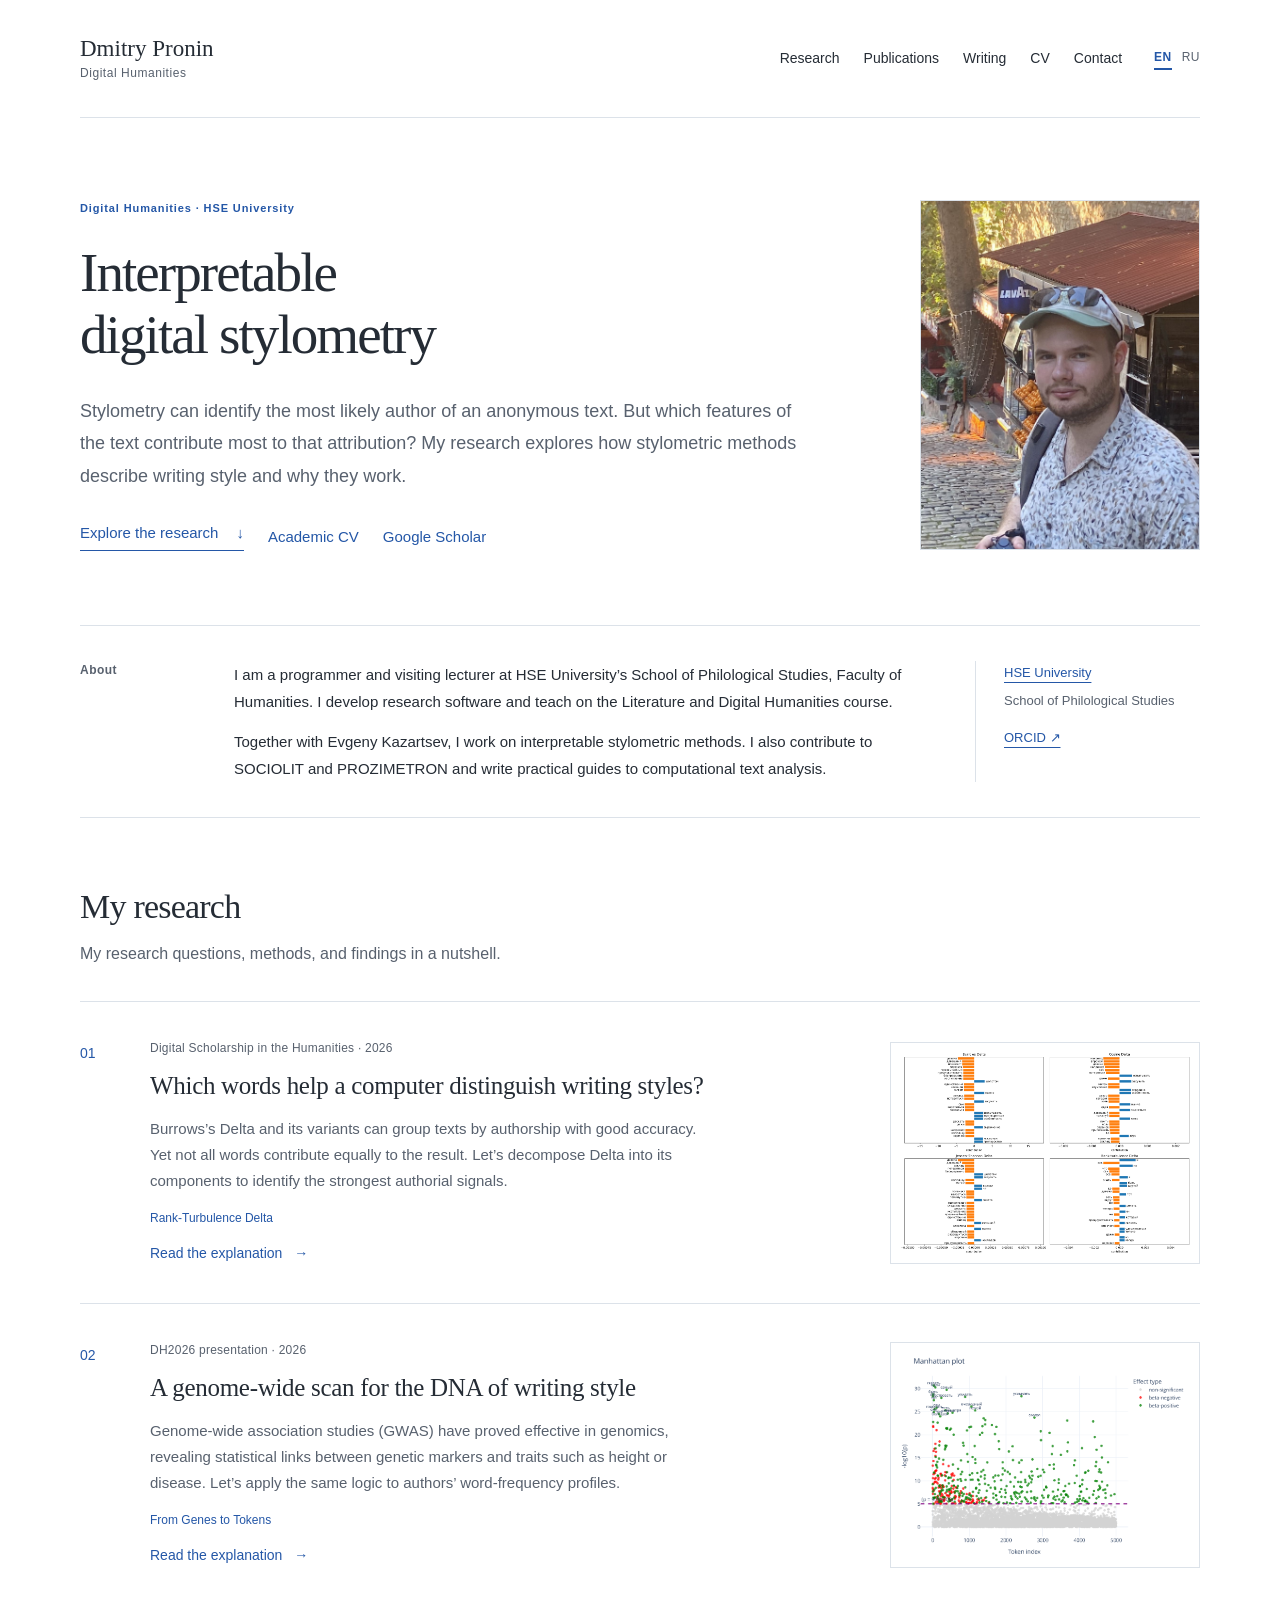
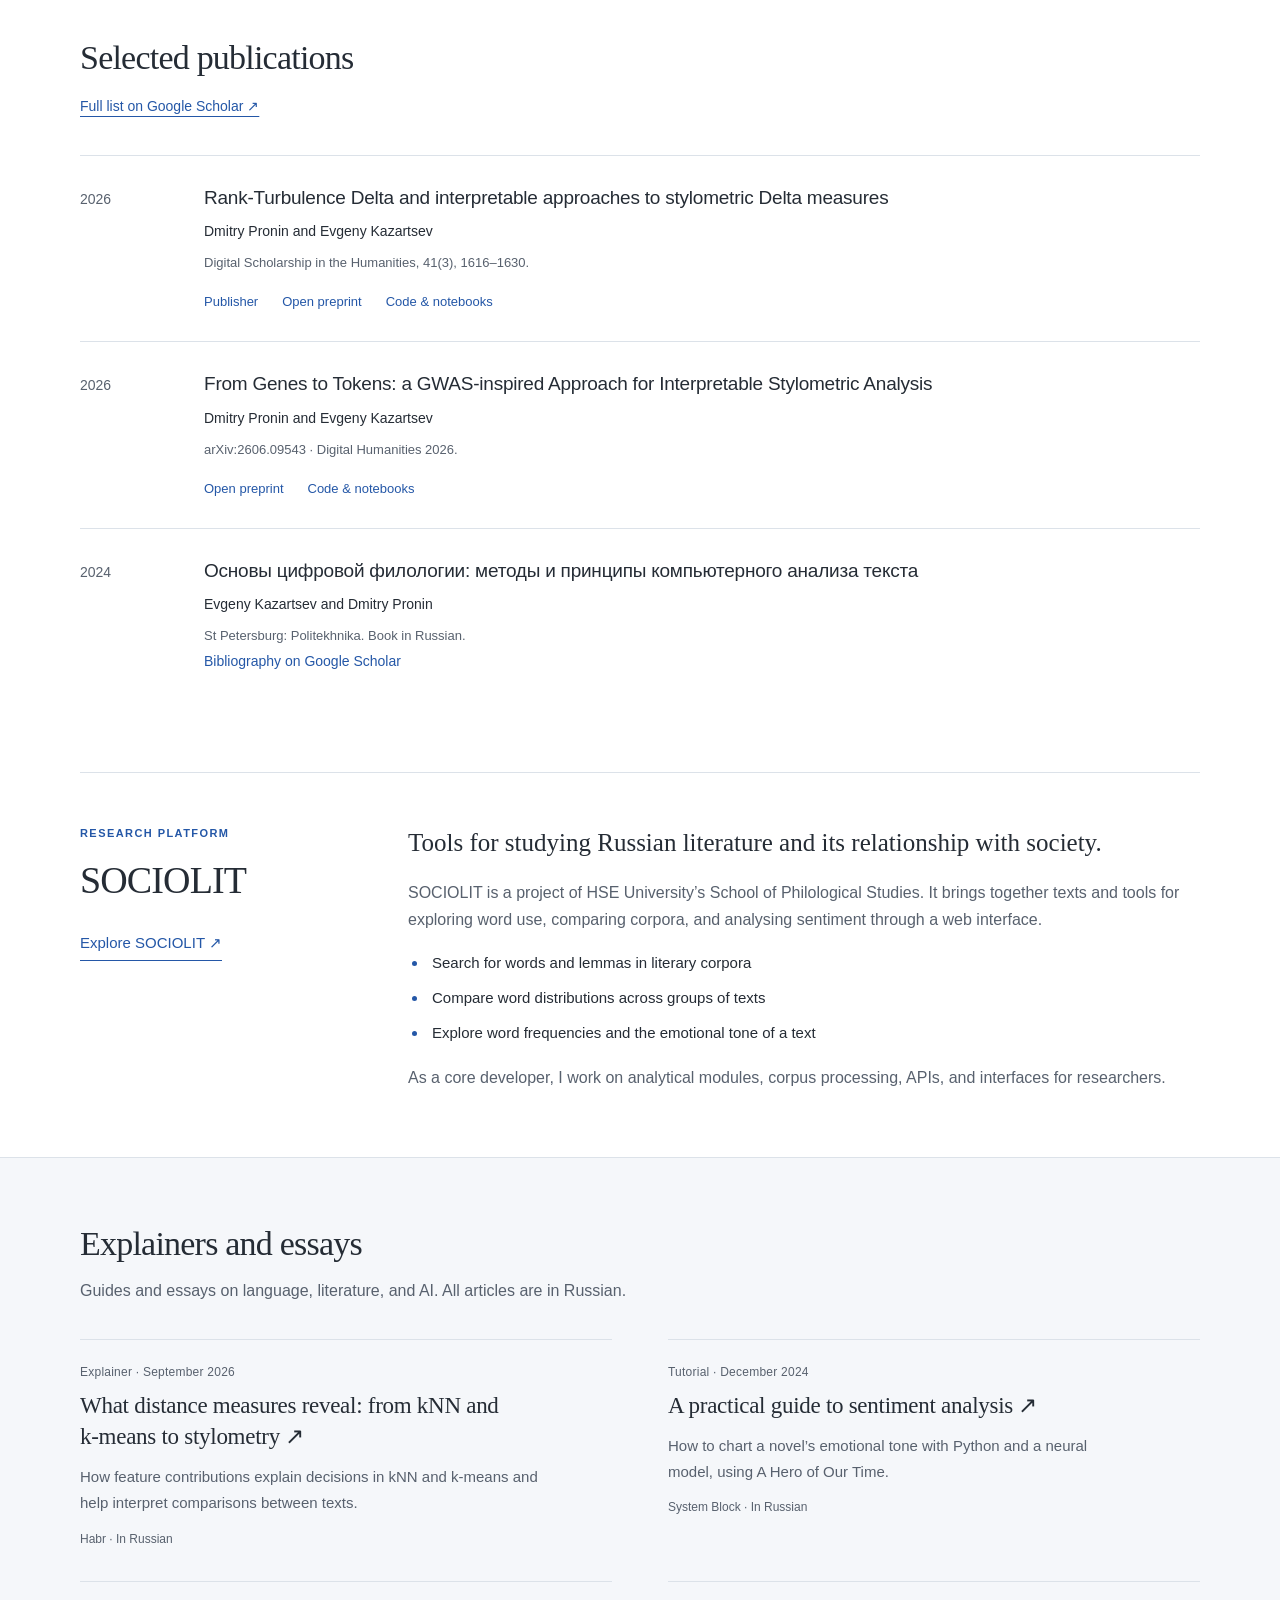
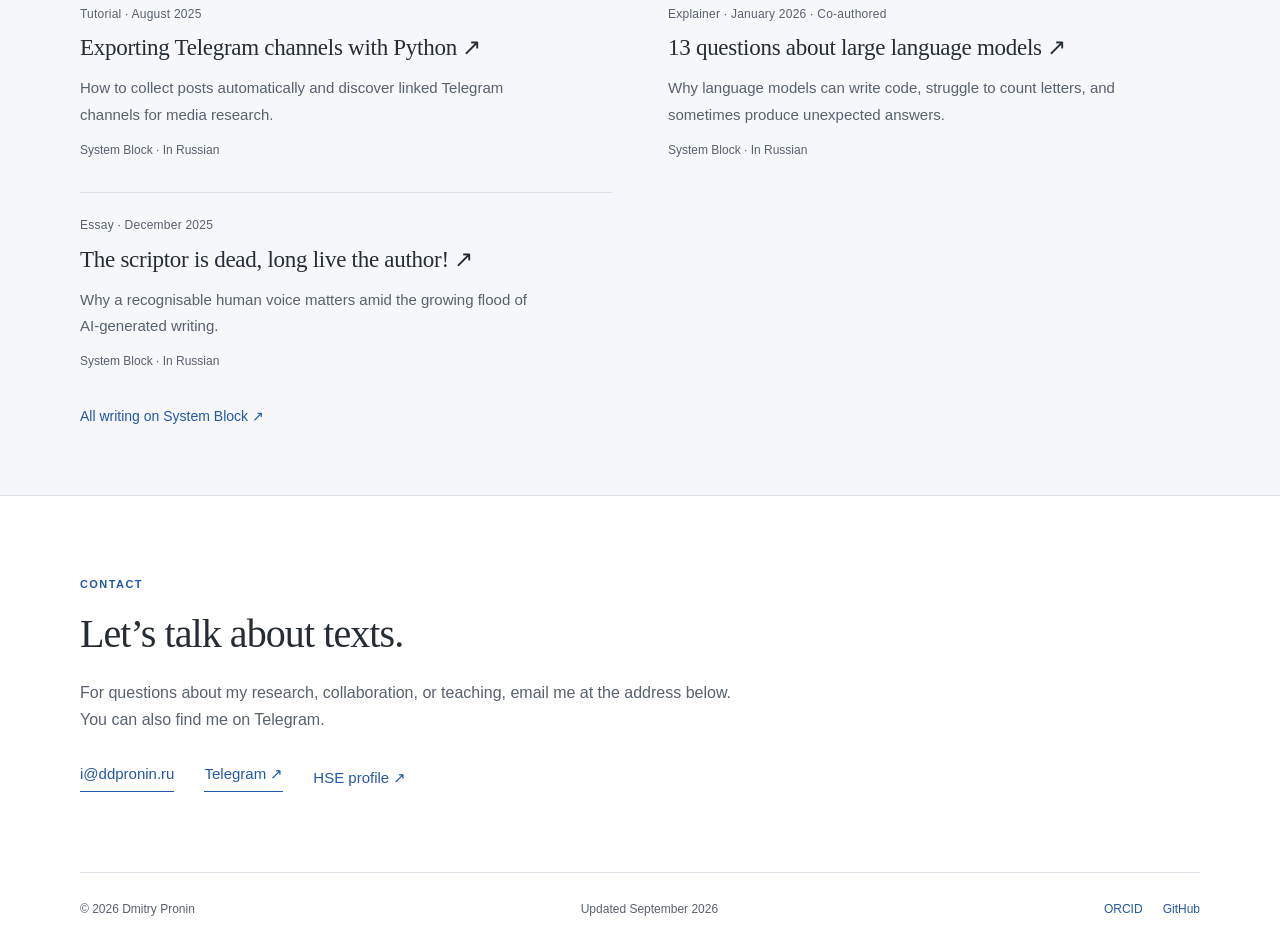
==== commit d57d7add: "Add Habr article to essays section" ====
--- a/index.html
+++ b/index.html
@@ -1,8 +1,8 @@
-<!doctype html><html lang="en"><head><meta charset="utf-8"><meta name="viewport" content="width=device-width,initial-scale=1"><title>Dmitry Pronin — stylometry &amp; digital humanities</title><meta name="description" content="Stylometry can identify the most likely author of an anonymous text. But which features of the text contribute most to that attribution? My research explores how stylometric methods describe writing style and why they work."><meta name="theme-color" content="#ffffff"><meta property="og:type" content="website"><meta property="og:title" content="Dmitry Pronin — stylometry &amp; digital humanities"><meta property="og:description" content="Stylometry can identify the most likely author of an anonymous text. But which features of the text contribute most to that attribution? My research explores how stylometric methods describe writing style and why they work."><meta property="og:locale" content="en_US"><link rel="canonical" href="https://ddpronin.github.io/"><meta property="og:url" content="https://ddpronin.github.io/"><link rel="alternate" hreflang="en" href="https://ddpronin.github.io/"><link rel="alternate" hreflang="ru" href="https://ddpronin.github.io/ru/"><link rel="alternate" hreflang="x-default" href="https://ddpronin.github.io/"><link rel="icon" href="./assets/favicon.svg" type="image/svg+xml"><link rel="stylesheet" href="./assets/style.css?v=4"><script defer src="./assets/site.js"></script><script type="application/ld+json">{"@context":"https://schema.org","@type":"ProfilePage","name":"Dmitry Pronin — stylometry & digital humanities","inLanguage":"en","url":"https://ddpronin.github.io/","mainEntity":{"@type":"Person","name":"Dmitry Pronin","alternateName":"Дмитрий Пронин","email":"i@ddpronin.ru","image":"https://ddpronin.github.io/assets/dmitry-pronin.jpg?v=2","sameAs":["https://www.hse.ru/org/persons/848712523/","https://orcid.org/0009-0001-0521-1849","https://scholar.google.com/citations?user=V0GgjkYAAAAJ","https://github.com/DDPronin"],"affiliation":{"@type":"Organization","name":"HSE University"}}}</script></head><body><a class="skip" href="#main">Skip to content</a><header class="header wrap"><a class="wordmark" href="./index.html">Dmitry Pronin<span>Digital Humanities</span></a><nav aria-label="Main navigation"><a href="./index.html#research">Research</a><a href="./index.html#publications">Publications</a><a href="./index.html#writing">Writing</a><a href="./cv/index.html">CV</a><a href="./index.html#contact">Contact</a></nav><div class="languages" aria-label="Language"><a href="./index.html" lang="en" hreflang="en" aria-current="page">EN</a><a href="./ru/index.html" lang="ru" hreflang="ru" >RU</a></div></header><main id="main">
+<!doctype html><html lang="en"><head><meta charset="utf-8"><meta name="viewport" content="width=device-width,initial-scale=1"><title>Dmitry Pronin | Interpretable Digital Stylometry</title><meta name="description" content="Stylometry can identify the most likely author of an anonymous text. But which features of the text contribute most to that attribution? My research explores how stylometric methods describe writing style and why they work."><meta name="google-site-verification" content="-tZKN1_AK3pRdSizpO0ij21z4VwoRTKR8ajikITCX8Q"><meta name="theme-color" content="#ffffff"><meta property="og:type" content="website"><meta property="og:title" content="Dmitry Pronin | Interpretable Digital Stylometry"><meta property="og:description" content="Stylometry can identify the most likely author of an anonymous text. But which features of the text contribute most to that attribution? My research explores how stylometric methods describe writing style and why they work."><meta property="og:locale" content="en_US"><link rel="canonical" href="https://ddpronin.github.io/"><meta property="og:url" content="https://ddpronin.github.io/"><link rel="alternate" hreflang="en" href="https://ddpronin.github.io/"><link rel="alternate" hreflang="ru" href="https://ddpronin.github.io/ru/"><link rel="alternate" hreflang="x-default" href="https://ddpronin.github.io/"><link rel="icon" href="./assets/favicon.svg" type="image/svg+xml"><link rel="stylesheet" href="./assets/style.css?v=4"><script defer src="./assets/site.js"></script><script type="application/ld+json">{"@context":"https://schema.org","@type":"ProfilePage","name":"Dmitry Pronin | Interpretable Digital Stylometry","inLanguage":"en","url":"https://ddpronin.github.io/","mainEntity":{"@type":"Person","name":"Dmitry Pronin","alternateName":"Дмитрий Пронин","email":"i@ddpronin.ru","image":"https://ddpronin.github.io/assets/dmitry-pronin.jpg?v=2","sameAs":["https://www.hse.ru/org/persons/848712523/","https://orcid.org/0009-0001-0521-1849","https://scholar.google.com/citations?user=V0GgjkYAAAAJ","https://github.com/DDPronin"],"affiliation":{"@type":"Organization","name":"HSE University"}}}</script></head><body><a class="skip" href="#main">Skip to content</a><header class="header wrap"><a class="wordmark" href="./index.html">Dmitry Pronin<span>Digital Humanities</span></a><nav aria-label="Main navigation"><a href="./index.html#research">Research</a><a href="./index.html#publications">Publications</a><a href="./index.html#writing">Writing</a><a href="./cv/index.html">CV</a><a href="./index.html#contact">Contact</a></nav><div class="languages" aria-label="Language"><a href="./index.html" lang="en" hreflang="en" aria-current="page">EN</a><a href="./ru/index.html" lang="ru" hreflang="ru" >RU</a></div></header><main id="main">
   <section class="hero wrap"><div class="hero-copy"><p class="eyebrow">Digital Humanities · HSE University</p><h1>Interpretable<br>digital stylometry</h1><p class="intro">Stylometry can identify the most likely author of an anonymous text. But which features of the text contribute most to that attribution? My research explores how stylometric methods describe writing style and why they work.</p><div class="hero-links"><a class="primary-link" href="#research">Explore the research <span aria-hidden="true">↓</span></a><a href="./cv/index.html">Academic CV</a><a href="https://scholar.google.com/citations?user=V0GgjkYAAAAJ">Google Scholar</a></div></div><figure class="portrait"><img src="./assets/dmitry-pronin.jpg?v=2" alt="Dmitry Pronin holding a camera outdoors" width="1179" height="1701" fetchpriority="high"></figure></section>
   <section class="about wrap" aria-labelledby="about-title"><h2 class="section-label" id="about-title">About</h2><div><p>I am a programmer and visiting lecturer at HSE University’s School of Philological Studies, Faculty of Humanities. I develop research software and teach on the Literature and Digital Humanities course.</p><p>Together with Evgeny Kazartsev, I work on interpretable stylometric methods. I also contribute to SOCIOLIT and PROZIMETRON and write practical guides to computational text analysis.</p></div><aside><a href="https://www.hse.ru/org/persons/848712523/">HSE University</a><p>School of Philological Studies</p><a href="https://orcid.org/0009-0001-0521-1849">ORCID ↗</a></aside></section>
   <section class="research-section wrap" id="research"><div class="section-heading"><h2>My research</h2><p>My research questions, methods, and findings in a nutshell.</p></div><article class="research-row"><div class="research-number">01</div><div class="research-copy"><p class="meta">Digital Scholarship in the Humanities · 2026</p><h3><a href="./research/rank-turbulence-delta/index.html">Which words help a computer distinguish writing styles?</a></h3><p>Burrows’s Delta and its variants can group texts by authorship with good accuracy. Yet not all words contribute equally to the result. Let’s decompose Delta into its components to identify the strongest authorial signals.</p><p class="method-name">Rank-Turbulence Delta</p><a class="read-link" href="./research/rank-turbulence-delta/index.html">Read the explanation <span aria-hidden="true">→</span></a></div><a class="research-image" href="./research/rank-turbulence-delta/index.html" tabindex="-1" aria-hidden="true"><img src="./assets/rank-russian.png" alt="" width="4457" height="3120" loading="lazy"></a></article><article class="research-row"><div class="research-number">02</div><div class="research-copy"><p class="meta">DH2026 presentation · 2026</p><h3><a href="./research/from-genes-to-tokens/index.html">A genome-wide scan for the DNA of writing style</a></h3><p>Genome-wide association studies (GWAS) have proved effective in genomics, revealing statistical links between genetic markers and traits such as height or disease. Let’s apply the same logic to authors’ word-frequency profiles.</p><p class="method-name">From Genes to Tokens</p><a class="read-link" href="./research/from-genes-to-tokens/index.html">Read the explanation <span aria-hidden="true">→</span></a></div><a class="research-image" href="./research/from-genes-to-tokens/index.html" tabindex="-1" aria-hidden="true"><img src="./assets/gwas-tolstoy.png" alt="" width="3500" height="2500" loading="lazy"></a></article></section>
   <section class="wrap publications-section" id="publications"><div class="section-heading"><h2>Selected publications</h2><a href="https://scholar.google.com/citations?user=V0GgjkYAAAAJ">Full list on Google Scholar ↗</a></div><div class="pub-list"><article class="publication"><span class="year">2026</span><div><h3><a href="https://doi.org/10.1093/llc/fqag072">Rank-Turbulence Delta and interpretable approaches to stylometric Delta measures</a></h3><p>Dmitry Pronin and Evgeny Kazartsev</p><p class="venue">Digital Scholarship in the Humanities, 41(3), 1616–1630.</p><div class="resource-links"><a href="https://doi.org/10.1093/llc/fqag072">Publisher</a><a href="https://arxiv.org/abs/2604.19499">Open preprint</a><a href="https://github.com/DDPronin/Rank-Turbulence-Delta">Code & notebooks</a></div></div></article><article class="publication"><span class="year">2026</span><div><h3><a href="https://arxiv.org/abs/2606.09543">From Genes to Tokens: a GWAS-inspired Approach for Interpretable Stylometric Analysis</a></h3><p>Dmitry Pronin and Evgeny Kazartsev</p><p class="venue">arXiv:2606.09543 · Digital Humanities 2026.</p><div class="resource-links"><a href="https://arxiv.org/abs/2606.09543">Open preprint</a><a href="https://github.com/DDPronin/GWAS-stylometry">Code & notebooks</a></div></div></article><article class="publication"><span class="year">2024</span><div><h3>Основы цифровой филологии: методы и принципы компьютерного анализа текста</h3><p>Evgeny Kazartsev and Dmitry Pronin</p><p class="venue">St Petersburg: Politekhnika. Book in Russian.</p><a class="read-link" href="https://scholar.google.com/citations?user=V0GgjkYAAAAJ">Bibliography on Google Scholar</a></div></article></div></section>
   <section class="platform-section wrap" id="sociolit"><div><p class="eyebrow">Research platform</p><h2>SOCIOLIT</h2><a class="primary-link" href="https://sociolit.ru/">Explore SOCIOLIT ↗</a></div><div class="platform-copy"><p class="platform-intro">Tools for studying Russian literature and its relationship with society.</p><p>SOCIOLIT is a project of HSE University’s School of Philological Studies. It brings together texts and tools for exploring word use, comparing corpora, and analysing sentiment through a web interface.</p><ul><li>Search for words and lemmas in literary corpora</li><li>Compare word distributions across groups of texts</li><li>Explore word frequencies and the emotional tone of a text</li></ul><p>As a core developer, I work on analytical modules, corpus processing, APIs, and interfaces for researchers.</p></div></section>
-  <section class="writing-section" id="writing"><div class="wrap"><div class="section-heading"><h2>Articles in System Block</h2><p>Guides and essays on language, literature, and AI. All articles are in Russian.</p></div><div class="writing-grid"><article><p class="meta">Tutorial · December 2024</p><h3><a href="https://sysblok.ru/courses/kak-provesti-analiz-tonalnosti-teksta/">A practical guide to sentiment analysis <span aria-hidden="true">↗</span></a></h3><p class="writing-summary">How to chart a novel’s emotional tone with Python and a neural model, using A Hero of Our Time.</p><p class="publication-name">System Block · In Russian</p></article><article><p class="meta">Tutorial · August 2025</p><h3><a href="https://sysblok.ru/courses/kak-skachat-ves-telegram-avtomatizacija-vygruzki-kanalov-s-pomoshhju-python/">Exporting Telegram channels with Python <span aria-hidden="true">↗</span></a></h3><p class="writing-summary">How to collect posts automatically and discover linked Telegram channels for media research.</p><p class="publication-name">System Block · In Russian</p></article><article><p class="meta">Explainer · January 2026 · Co-authored</p><h3><a href="https://sysblok.ru/ai/llm/">13 questions about large language models <span aria-hidden="true">↗</span></a></h3><p class="writing-summary">Why language models can write code, struggle to count letters, and sometimes produce unexpected answers.</p><p class="publication-name">System Block · In Russian</p></article><article><p class="meta">Essay · December 2025</p><h3><a href="https://sysblok.ru/blog/blog_dmitrii_pronin/skriptor-umer-da-zdravstvuet-avtor-est-li-mesto-chelovecheskomu-tekstu-v-jepohu-bolshih-jazykovyh-modelej/">The scriptor is dead, long live the author! <span aria-hidden="true">↗</span></a></h3><p class="writing-summary">Why a recognisable human voice matters amid the growing flood of AI-generated writing.</p><p class="publication-name">System Block · In Russian</p></article></div><a class="read-link" href="https://sysblok.ru/author/dmitrii_pronin/">All writing on System Block ↗</a></div></section>
+  <section class="writing-section" id="writing"><div class="wrap"><div class="section-heading"><h2>Explainers and essays</h2><p>Guides and essays on language, literature, and AI. All articles are in Russian.</p></div><div class="writing-grid"><article><p class="meta">Explainer · September 2026</p><h3><a href="https://habr.com/ru/articles/1088162/">What distance measures reveal: from kNN and k-means to stylometry <span aria-hidden="true">↗</span></a></h3><p class="writing-summary">How feature contributions explain decisions in kNN and k-means and help interpret comparisons between texts.</p><p class="publication-name">Habr · In Russian</p></article><article><p class="meta">Tutorial · December 2024</p><h3><a href="https://sysblok.ru/courses/kak-provesti-analiz-tonalnosti-teksta/">A practical guide to sentiment analysis <span aria-hidden="true">↗</span></a></h3><p class="writing-summary">How to chart a novel’s emotional tone with Python and a neural model, using A Hero of Our Time.</p><p class="publication-name">System Block · In Russian</p></article><article><p class="meta">Tutorial · August 2025</p><h3><a href="https://sysblok.ru/courses/kak-skachat-ves-telegram-avtomatizacija-vygruzki-kanalov-s-pomoshhju-python/">Exporting Telegram channels with Python <span aria-hidden="true">↗</span></a></h3><p class="writing-summary">How to collect posts automatically and discover linked Telegram channels for media research.</p><p class="publication-name">System Block · In Russian</p></article><article><p class="meta">Explainer · January 2026 · Co-authored</p><h3><a href="https://sysblok.ru/ai/llm/">13 questions about large language models <span aria-hidden="true">↗</span></a></h3><p class="writing-summary">Why language models can write code, struggle to count letters, and sometimes produce unexpected answers.</p><p class="publication-name">System Block · In Russian</p></article><article><p class="meta">Essay · December 2025</p><h3><a href="https://sysblok.ru/blog/blog_dmitrii_pronin/skriptor-umer-da-zdravstvuet-avtor-est-li-mesto-chelovecheskomu-tekstu-v-jepohu-bolshih-jazykovyh-modelej/">The scriptor is dead, long live the author! <span aria-hidden="true">↗</span></a></h3><p class="writing-summary">Why a recognisable human voice matters amid the growing flood of AI-generated writing.</p><p class="publication-name">System Block · In Russian</p></article></div><a class="read-link" href="https://sysblok.ru/author/dmitrii_pronin/">All writing on System Block ↗</a></div></section>
   <section class="wrap contact-section" id="contact"><p class="eyebrow">Contact</p><h2>Let’s talk about texts.</h2><p>For questions about my research, collaboration, or teaching, email me at the address below. You can also find me on Telegram.</p><div class="hero-links"><a class="primary-link" href="mailto:i@ddpronin.ru">i@ddpronin.ru</a><a class="primary-link" href="https://t.me/DDPronin">Telegram ↗</a><a href="https://www.hse.ru/org/persons/848712523/">HSE profile ↗</a></div></section></main><footer class="wrap footer"><span>© 2026 Dmitry Pronin</span><span>Updated September 2026</span><div><a href="https://orcid.org/0009-0001-0521-1849">ORCID</a><a href="https://github.com/DDPronin">GitHub</a></div></footer></body></html>
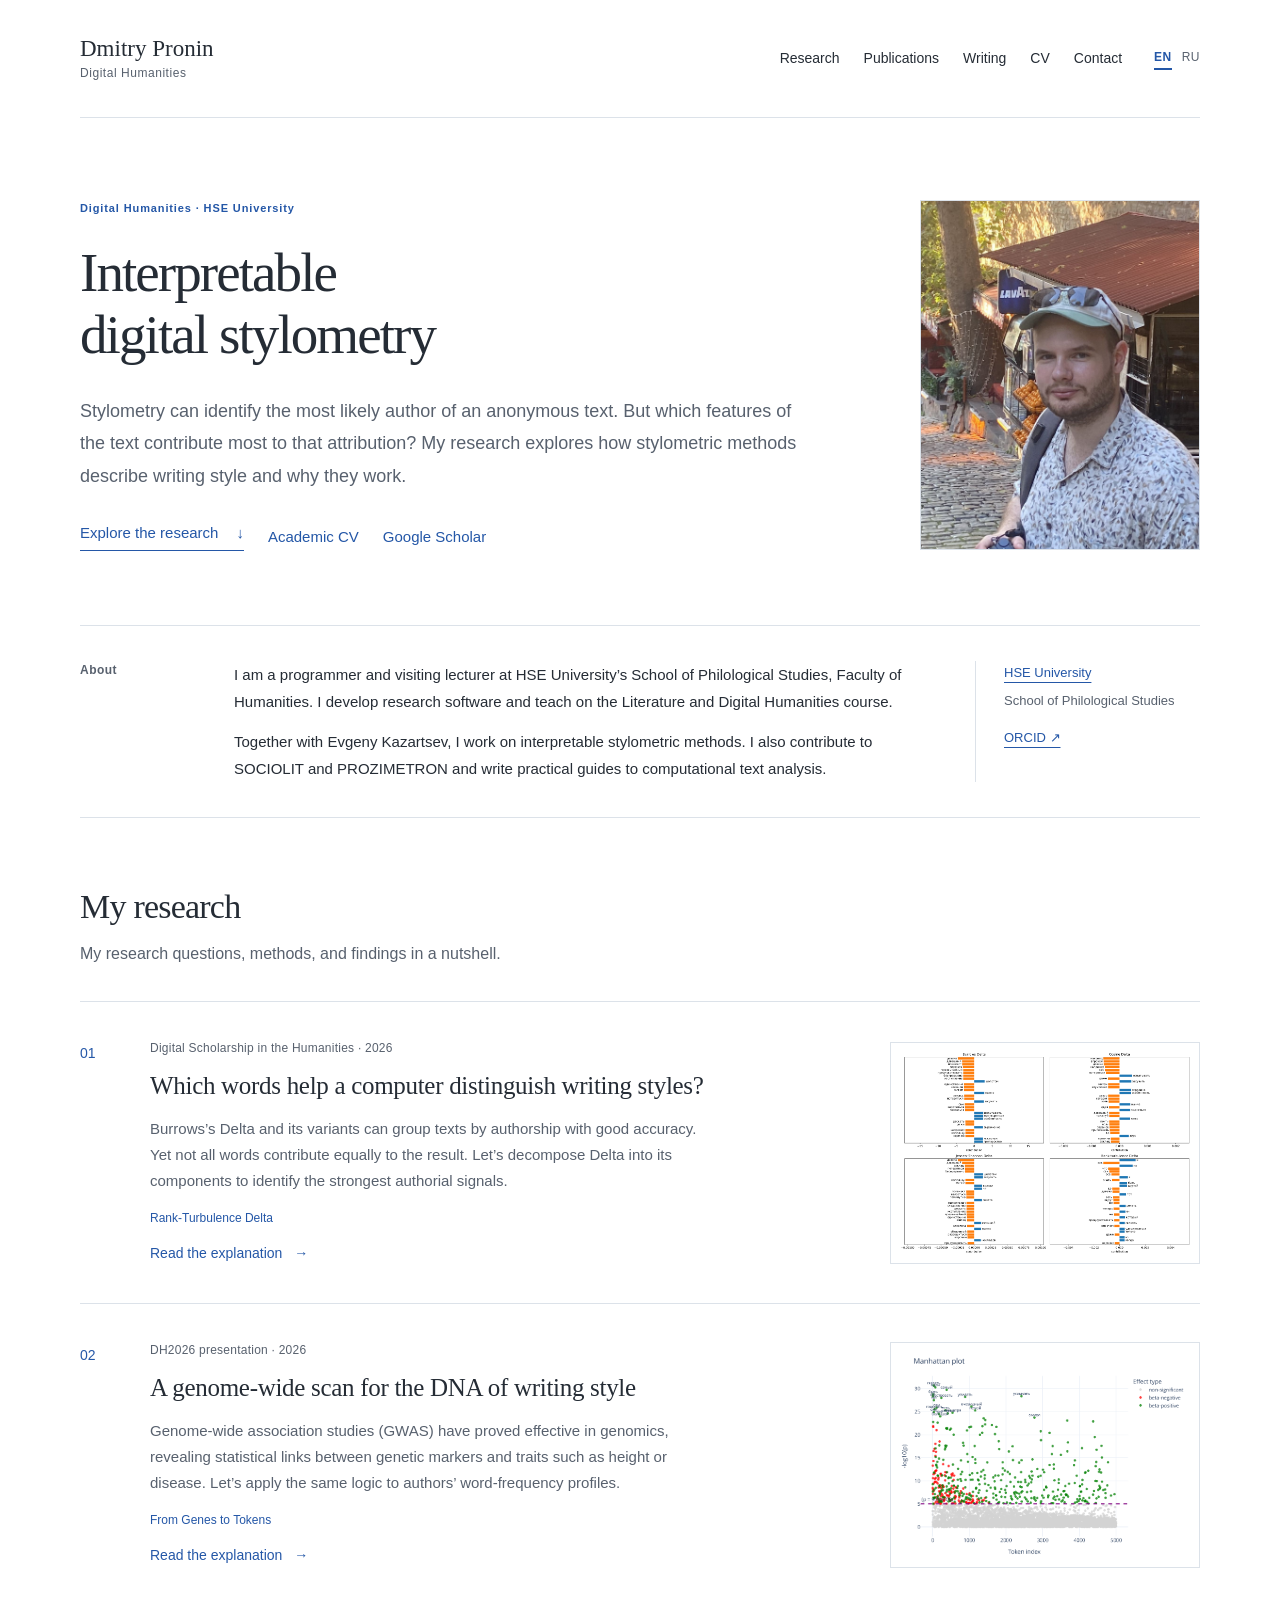
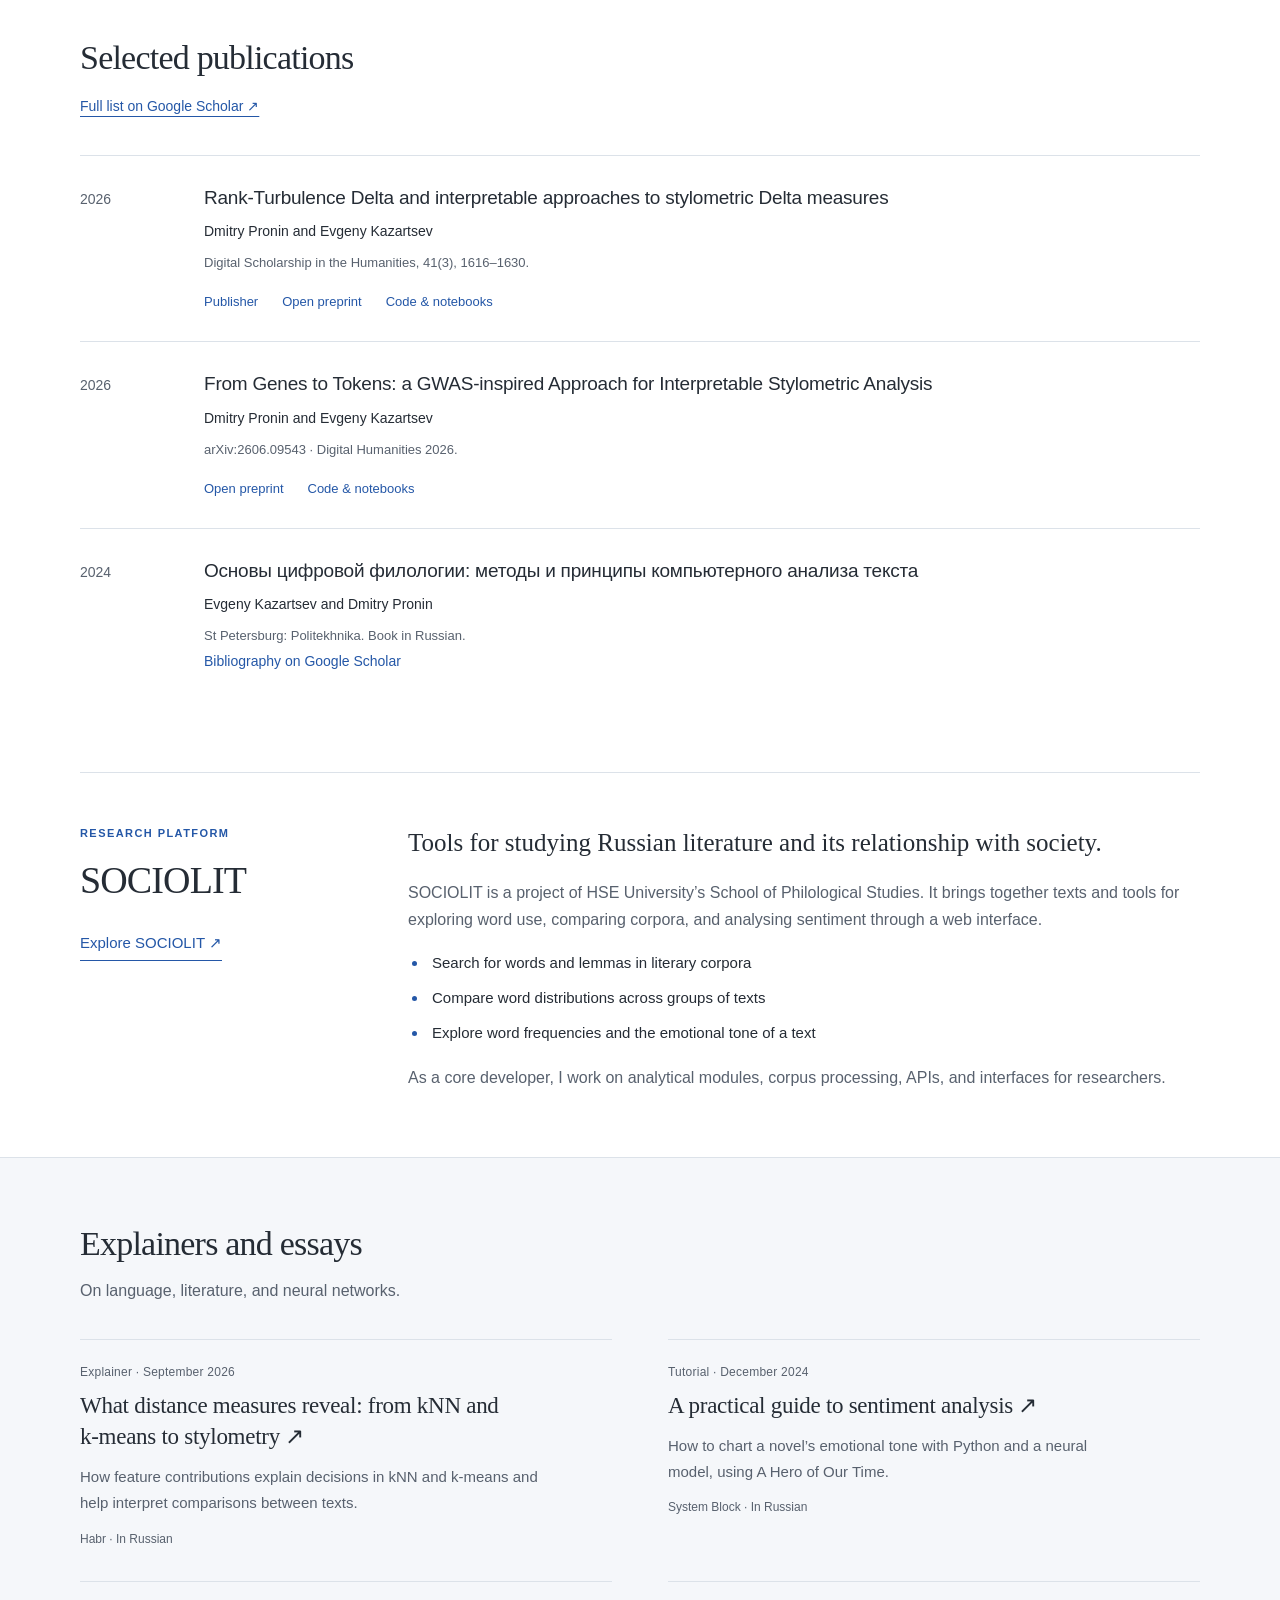
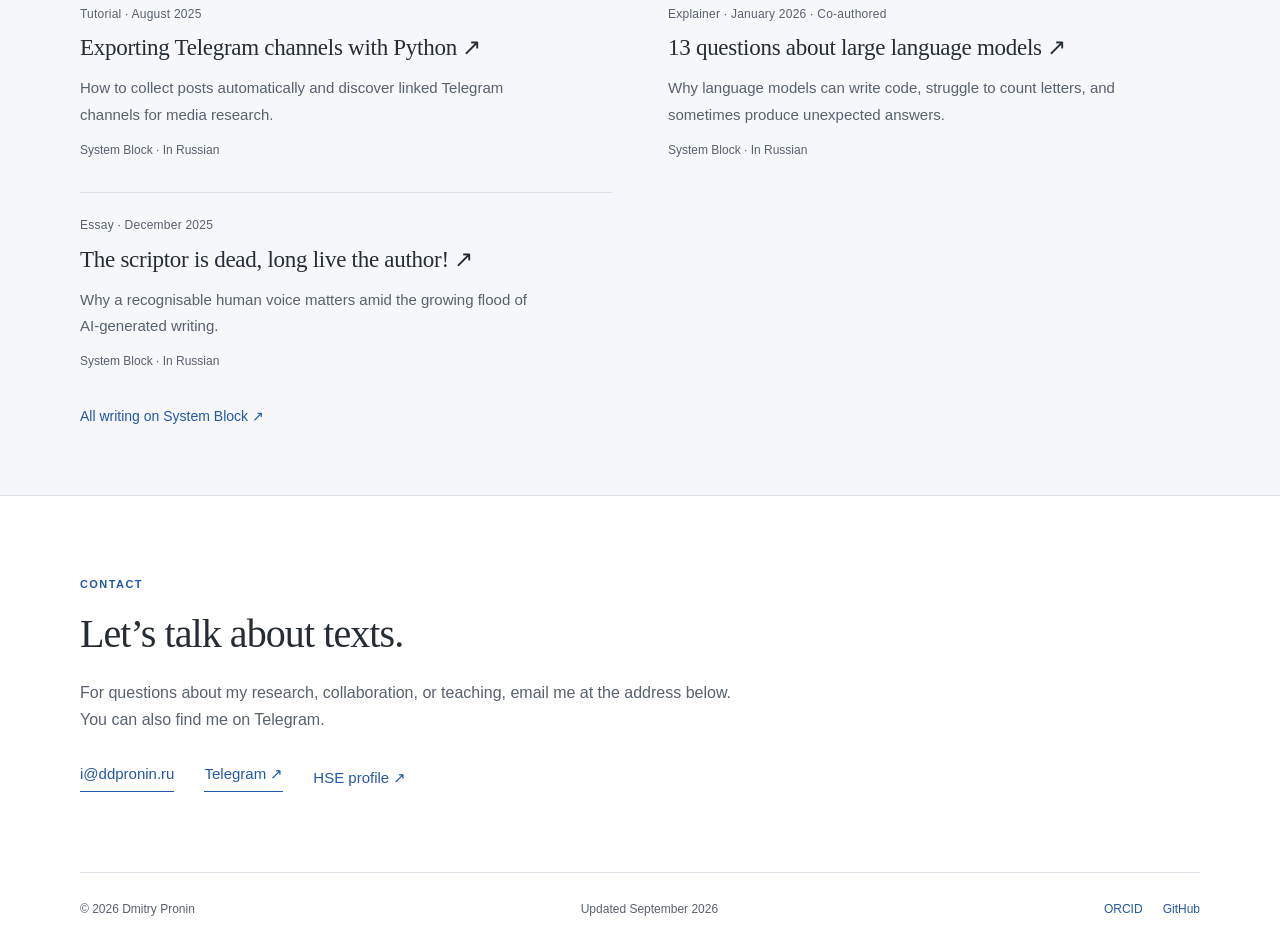
==== commit d279de13: "Shorten writing section subtitles" ====
--- a/index.html
+++ b/index.html
@@ -4,5 +4,5 @@
   <section class="research-section wrap" id="research"><div class="section-heading"><h2>My research</h2><p>My research questions, methods, and findings in a nutshell.</p></div><article class="research-row"><div class="research-number">01</div><div class="research-copy"><p class="meta">Digital Scholarship in the Humanities · 2026</p><h3><a href="./research/rank-turbulence-delta/index.html">Which words help a computer distinguish writing styles?</a></h3><p>Burrows’s Delta and its variants can group texts by authorship with good accuracy. Yet not all words contribute equally to the result. Let’s decompose Delta into its components to identify the strongest authorial signals.</p><p class="method-name">Rank-Turbulence Delta</p><a class="read-link" href="./research/rank-turbulence-delta/index.html">Read the explanation <span aria-hidden="true">→</span></a></div><a class="research-image" href="./research/rank-turbulence-delta/index.html" tabindex="-1" aria-hidden="true"><img src="./assets/rank-russian.png" alt="" width="4457" height="3120" loading="lazy"></a></article><article class="research-row"><div class="research-number">02</div><div class="research-copy"><p class="meta">DH2026 presentation · 2026</p><h3><a href="./research/from-genes-to-tokens/index.html">A genome-wide scan for the DNA of writing style</a></h3><p>Genome-wide association studies (GWAS) have proved effective in genomics, revealing statistical links between genetic markers and traits such as height or disease. Let’s apply the same logic to authors’ word-frequency profiles.</p><p class="method-name">From Genes to Tokens</p><a class="read-link" href="./research/from-genes-to-tokens/index.html">Read the explanation <span aria-hidden="true">→</span></a></div><a class="research-image" href="./research/from-genes-to-tokens/index.html" tabindex="-1" aria-hidden="true"><img src="./assets/gwas-tolstoy.png" alt="" width="3500" height="2500" loading="lazy"></a></article></section>
   <section class="wrap publications-section" id="publications"><div class="section-heading"><h2>Selected publications</h2><a href="https://scholar.google.com/citations?user=V0GgjkYAAAAJ">Full list on Google Scholar ↗</a></div><div class="pub-list"><article class="publication"><span class="year">2026</span><div><h3><a href="https://doi.org/10.1093/llc/fqag072">Rank-Turbulence Delta and interpretable approaches to stylometric Delta measures</a></h3><p>Dmitry Pronin and Evgeny Kazartsev</p><p class="venue">Digital Scholarship in the Humanities, 41(3), 1616–1630.</p><div class="resource-links"><a href="https://doi.org/10.1093/llc/fqag072">Publisher</a><a href="https://arxiv.org/abs/2604.19499">Open preprint</a><a href="https://github.com/DDPronin/Rank-Turbulence-Delta">Code & notebooks</a></div></div></article><article class="publication"><span class="year">2026</span><div><h3><a href="https://arxiv.org/abs/2606.09543">From Genes to Tokens: a GWAS-inspired Approach for Interpretable Stylometric Analysis</a></h3><p>Dmitry Pronin and Evgeny Kazartsev</p><p class="venue">arXiv:2606.09543 · Digital Humanities 2026.</p><div class="resource-links"><a href="https://arxiv.org/abs/2606.09543">Open preprint</a><a href="https://github.com/DDPronin/GWAS-stylometry">Code & notebooks</a></div></div></article><article class="publication"><span class="year">2024</span><div><h3>Основы цифровой филологии: методы и принципы компьютерного анализа текста</h3><p>Evgeny Kazartsev and Dmitry Pronin</p><p class="venue">St Petersburg: Politekhnika. Book in Russian.</p><a class="read-link" href="https://scholar.google.com/citations?user=V0GgjkYAAAAJ">Bibliography on Google Scholar</a></div></article></div></section>
   <section class="platform-section wrap" id="sociolit"><div><p class="eyebrow">Research platform</p><h2>SOCIOLIT</h2><a class="primary-link" href="https://sociolit.ru/">Explore SOCIOLIT ↗</a></div><div class="platform-copy"><p class="platform-intro">Tools for studying Russian literature and its relationship with society.</p><p>SOCIOLIT is a project of HSE University’s School of Philological Studies. It brings together texts and tools for exploring word use, comparing corpora, and analysing sentiment through a web interface.</p><ul><li>Search for words and lemmas in literary corpora</li><li>Compare word distributions across groups of texts</li><li>Explore word frequencies and the emotional tone of a text</li></ul><p>As a core developer, I work on analytical modules, corpus processing, APIs, and interfaces for researchers.</p></div></section>
-  <section class="writing-section" id="writing"><div class="wrap"><div class="section-heading"><h2>Explainers and essays</h2><p>Guides and essays on language, literature, and AI. All articles are in Russian.</p></div><div class="writing-grid"><article><p class="meta">Explainer · September 2026</p><h3><a href="https://habr.com/ru/articles/1088162/">What distance measures reveal: from kNN and k-means to stylometry <span aria-hidden="true">↗</span></a></h3><p class="writing-summary">How feature contributions explain decisions in kNN and k-means and help interpret comparisons between texts.</p><p class="publication-name">Habr · In Russian</p></article><article><p class="meta">Tutorial · December 2024</p><h3><a href="https://sysblok.ru/courses/kak-provesti-analiz-tonalnosti-teksta/">A practical guide to sentiment analysis <span aria-hidden="true">↗</span></a></h3><p class="writing-summary">How to chart a novel’s emotional tone with Python and a neural model, using A Hero of Our Time.</p><p class="publication-name">System Block · In Russian</p></article><article><p class="meta">Tutorial · August 2025</p><h3><a href="https://sysblok.ru/courses/kak-skachat-ves-telegram-avtomatizacija-vygruzki-kanalov-s-pomoshhju-python/">Exporting Telegram channels with Python <span aria-hidden="true">↗</span></a></h3><p class="writing-summary">How to collect posts automatically and discover linked Telegram channels for media research.</p><p class="publication-name">System Block · In Russian</p></article><article><p class="meta">Explainer · January 2026 · Co-authored</p><h3><a href="https://sysblok.ru/ai/llm/">13 questions about large language models <span aria-hidden="true">↗</span></a></h3><p class="writing-summary">Why language models can write code, struggle to count letters, and sometimes produce unexpected answers.</p><p class="publication-name">System Block · In Russian</p></article><article><p class="meta">Essay · December 2025</p><h3><a href="https://sysblok.ru/blog/blog_dmitrii_pronin/skriptor-umer-da-zdravstvuet-avtor-est-li-mesto-chelovecheskomu-tekstu-v-jepohu-bolshih-jazykovyh-modelej/">The scriptor is dead, long live the author! <span aria-hidden="true">↗</span></a></h3><p class="writing-summary">Why a recognisable human voice matters amid the growing flood of AI-generated writing.</p><p class="publication-name">System Block · In Russian</p></article></div><a class="read-link" href="https://sysblok.ru/author/dmitrii_pronin/">All writing on System Block ↗</a></div></section>
+  <section class="writing-section" id="writing"><div class="wrap"><div class="section-heading"><h2>Explainers and essays</h2><p>On language, literature, and neural networks.</p></div><div class="writing-grid"><article><p class="meta">Explainer · September 2026</p><h3><a href="https://habr.com/ru/articles/1088162/">What distance measures reveal: from kNN and k-means to stylometry <span aria-hidden="true">↗</span></a></h3><p class="writing-summary">How feature contributions explain decisions in kNN and k-means and help interpret comparisons between texts.</p><p class="publication-name">Habr · In Russian</p></article><article><p class="meta">Tutorial · December 2024</p><h3><a href="https://sysblok.ru/courses/kak-provesti-analiz-tonalnosti-teksta/">A practical guide to sentiment analysis <span aria-hidden="true">↗</span></a></h3><p class="writing-summary">How to chart a novel’s emotional tone with Python and a neural model, using A Hero of Our Time.</p><p class="publication-name">System Block · In Russian</p></article><article><p class="meta">Tutorial · August 2025</p><h3><a href="https://sysblok.ru/courses/kak-skachat-ves-telegram-avtomatizacija-vygruzki-kanalov-s-pomoshhju-python/">Exporting Telegram channels with Python <span aria-hidden="true">↗</span></a></h3><p class="writing-summary">How to collect posts automatically and discover linked Telegram channels for media research.</p><p class="publication-name">System Block · In Russian</p></article><article><p class="meta">Explainer · January 2026 · Co-authored</p><h3><a href="https://sysblok.ru/ai/llm/">13 questions about large language models <span aria-hidden="true">↗</span></a></h3><p class="writing-summary">Why language models can write code, struggle to count letters, and sometimes produce unexpected answers.</p><p class="publication-name">System Block · In Russian</p></article><article><p class="meta">Essay · December 2025</p><h3><a href="https://sysblok.ru/blog/blog_dmitrii_pronin/skriptor-umer-da-zdravstvuet-avtor-est-li-mesto-chelovecheskomu-tekstu-v-jepohu-bolshih-jazykovyh-modelej/">The scriptor is dead, long live the author! <span aria-hidden="true">↗</span></a></h3><p class="writing-summary">Why a recognisable human voice matters amid the growing flood of AI-generated writing.</p><p class="publication-name">System Block · In Russian</p></article></div><a class="read-link" href="https://sysblok.ru/author/dmitrii_pronin/">All writing on System Block ↗</a></div></section>
   <section class="wrap contact-section" id="contact"><p class="eyebrow">Contact</p><h2>Let’s talk about texts.</h2><p>For questions about my research, collaboration, or teaching, email me at the address below. You can also find me on Telegram.</p><div class="hero-links"><a class="primary-link" href="mailto:i@ddpronin.ru">i@ddpronin.ru</a><a class="primary-link" href="https://t.me/DDPronin">Telegram ↗</a><a href="https://www.hse.ru/org/persons/848712523/">HSE profile ↗</a></div></section></main><footer class="wrap footer"><span>© 2026 Dmitry Pronin</span><span>Updated September 2026</span><div><a href="https://orcid.org/0009-0001-0521-1849">ORCID</a><a href="https://github.com/DDPronin">GitHub</a></div></footer></body></html>
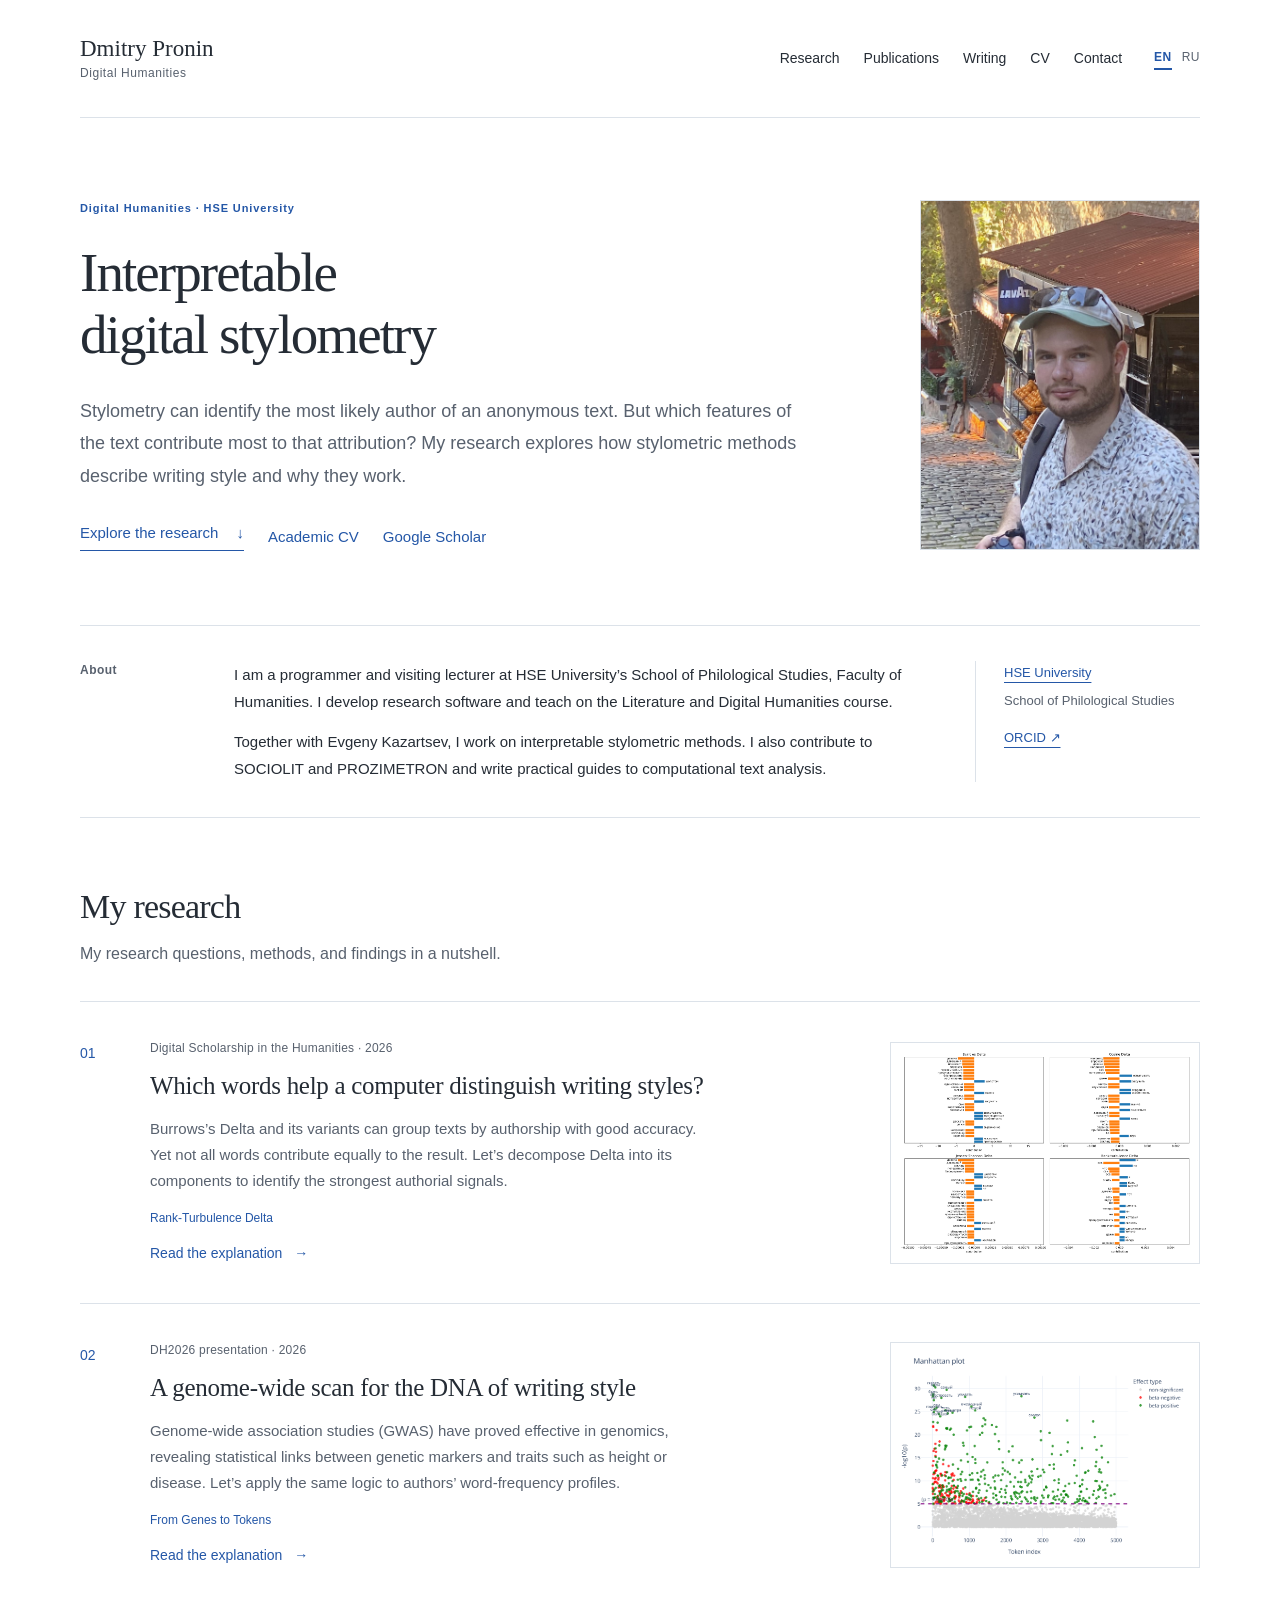
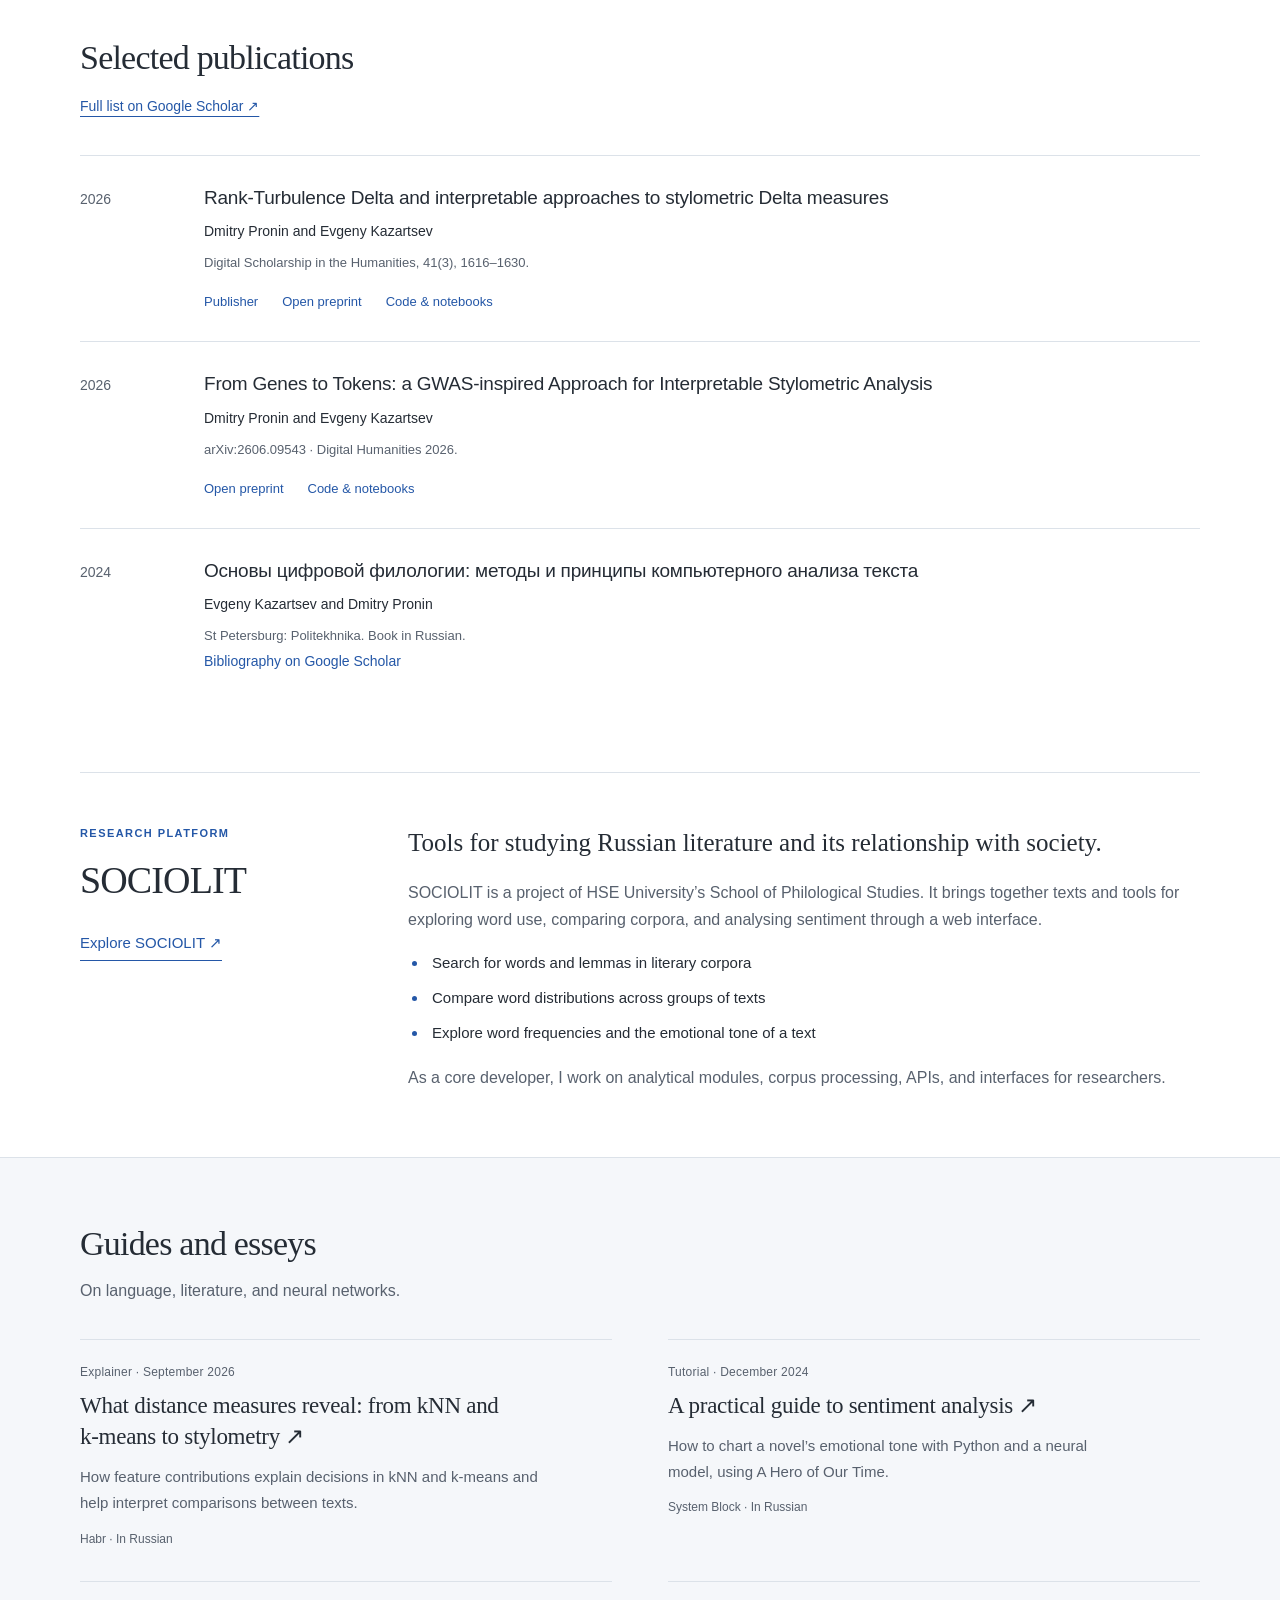
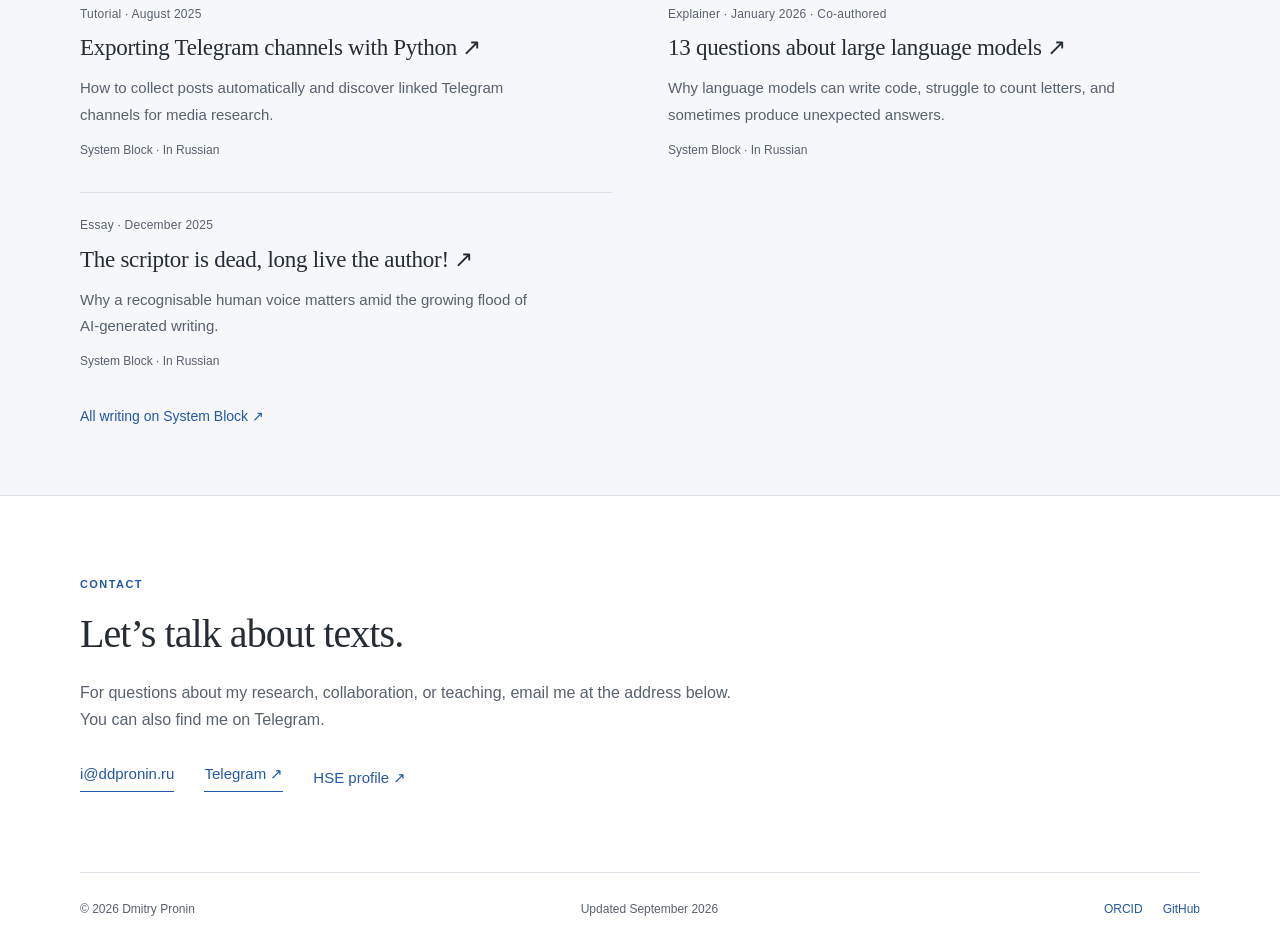
==== commit 18bb016c: "Rename English writing section" ====
--- a/index.html
+++ b/index.html
@@ -4,5 +4,5 @@
   <section class="research-section wrap" id="research"><div class="section-heading"><h2>My research</h2><p>My research questions, methods, and findings in a nutshell.</p></div><article class="research-row"><div class="research-number">01</div><div class="research-copy"><p class="meta">Digital Scholarship in the Humanities · 2026</p><h3><a href="./research/rank-turbulence-delta/index.html">Which words help a computer distinguish writing styles?</a></h3><p>Burrows’s Delta and its variants can group texts by authorship with good accuracy. Yet not all words contribute equally to the result. Let’s decompose Delta into its components to identify the strongest authorial signals.</p><p class="method-name">Rank-Turbulence Delta</p><a class="read-link" href="./research/rank-turbulence-delta/index.html">Read the explanation <span aria-hidden="true">→</span></a></div><a class="research-image" href="./research/rank-turbulence-delta/index.html" tabindex="-1" aria-hidden="true"><img src="./assets/rank-russian.png" alt="" width="4457" height="3120" loading="lazy"></a></article><article class="research-row"><div class="research-number">02</div><div class="research-copy"><p class="meta">DH2026 presentation · 2026</p><h3><a href="./research/from-genes-to-tokens/index.html">A genome-wide scan for the DNA of writing style</a></h3><p>Genome-wide association studies (GWAS) have proved effective in genomics, revealing statistical links between genetic markers and traits such as height or disease. Let’s apply the same logic to authors’ word-frequency profiles.</p><p class="method-name">From Genes to Tokens</p><a class="read-link" href="./research/from-genes-to-tokens/index.html">Read the explanation <span aria-hidden="true">→</span></a></div><a class="research-image" href="./research/from-genes-to-tokens/index.html" tabindex="-1" aria-hidden="true"><img src="./assets/gwas-tolstoy.png" alt="" width="3500" height="2500" loading="lazy"></a></article></section>
   <section class="wrap publications-section" id="publications"><div class="section-heading"><h2>Selected publications</h2><a href="https://scholar.google.com/citations?user=V0GgjkYAAAAJ">Full list on Google Scholar ↗</a></div><div class="pub-list"><article class="publication"><span class="year">2026</span><div><h3><a href="https://doi.org/10.1093/llc/fqag072">Rank-Turbulence Delta and interpretable approaches to stylometric Delta measures</a></h3><p>Dmitry Pronin and Evgeny Kazartsev</p><p class="venue">Digital Scholarship in the Humanities, 41(3), 1616–1630.</p><div class="resource-links"><a href="https://doi.org/10.1093/llc/fqag072">Publisher</a><a href="https://arxiv.org/abs/2604.19499">Open preprint</a><a href="https://github.com/DDPronin/Rank-Turbulence-Delta">Code & notebooks</a></div></div></article><article class="publication"><span class="year">2026</span><div><h3><a href="https://arxiv.org/abs/2606.09543">From Genes to Tokens: a GWAS-inspired Approach for Interpretable Stylometric Analysis</a></h3><p>Dmitry Pronin and Evgeny Kazartsev</p><p class="venue">arXiv:2606.09543 · Digital Humanities 2026.</p><div class="resource-links"><a href="https://arxiv.org/abs/2606.09543">Open preprint</a><a href="https://github.com/DDPronin/GWAS-stylometry">Code & notebooks</a></div></div></article><article class="publication"><span class="year">2024</span><div><h3>Основы цифровой филологии: методы и принципы компьютерного анализа текста</h3><p>Evgeny Kazartsev and Dmitry Pronin</p><p class="venue">St Petersburg: Politekhnika. Book in Russian.</p><a class="read-link" href="https://scholar.google.com/citations?user=V0GgjkYAAAAJ">Bibliography on Google Scholar</a></div></article></div></section>
   <section class="platform-section wrap" id="sociolit"><div><p class="eyebrow">Research platform</p><h2>SOCIOLIT</h2><a class="primary-link" href="https://sociolit.ru/">Explore SOCIOLIT ↗</a></div><div class="platform-copy"><p class="platform-intro">Tools for studying Russian literature and its relationship with society.</p><p>SOCIOLIT is a project of HSE University’s School of Philological Studies. It brings together texts and tools for exploring word use, comparing corpora, and analysing sentiment through a web interface.</p><ul><li>Search for words and lemmas in literary corpora</li><li>Compare word distributions across groups of texts</li><li>Explore word frequencies and the emotional tone of a text</li></ul><p>As a core developer, I work on analytical modules, corpus processing, APIs, and interfaces for researchers.</p></div></section>
-  <section class="writing-section" id="writing"><div class="wrap"><div class="section-heading"><h2>Explainers and essays</h2><p>On language, literature, and neural networks.</p></div><div class="writing-grid"><article><p class="meta">Explainer · September 2026</p><h3><a href="https://habr.com/ru/articles/1088162/">What distance measures reveal: from kNN and k-means to stylometry <span aria-hidden="true">↗</span></a></h3><p class="writing-summary">How feature contributions explain decisions in kNN and k-means and help interpret comparisons between texts.</p><p class="publication-name">Habr · In Russian</p></article><article><p class="meta">Tutorial · December 2024</p><h3><a href="https://sysblok.ru/courses/kak-provesti-analiz-tonalnosti-teksta/">A practical guide to sentiment analysis <span aria-hidden="true">↗</span></a></h3><p class="writing-summary">How to chart a novel’s emotional tone with Python and a neural model, using A Hero of Our Time.</p><p class="publication-name">System Block · In Russian</p></article><article><p class="meta">Tutorial · August 2025</p><h3><a href="https://sysblok.ru/courses/kak-skachat-ves-telegram-avtomatizacija-vygruzki-kanalov-s-pomoshhju-python/">Exporting Telegram channels with Python <span aria-hidden="true">↗</span></a></h3><p class="writing-summary">How to collect posts automatically and discover linked Telegram channels for media research.</p><p class="publication-name">System Block · In Russian</p></article><article><p class="meta">Explainer · January 2026 · Co-authored</p><h3><a href="https://sysblok.ru/ai/llm/">13 questions about large language models <span aria-hidden="true">↗</span></a></h3><p class="writing-summary">Why language models can write code, struggle to count letters, and sometimes produce unexpected answers.</p><p class="publication-name">System Block · In Russian</p></article><article><p class="meta">Essay · December 2025</p><h3><a href="https://sysblok.ru/blog/blog_dmitrii_pronin/skriptor-umer-da-zdravstvuet-avtor-est-li-mesto-chelovecheskomu-tekstu-v-jepohu-bolshih-jazykovyh-modelej/">The scriptor is dead, long live the author! <span aria-hidden="true">↗</span></a></h3><p class="writing-summary">Why a recognisable human voice matters amid the growing flood of AI-generated writing.</p><p class="publication-name">System Block · In Russian</p></article></div><a class="read-link" href="https://sysblok.ru/author/dmitrii_pronin/">All writing on System Block ↗</a></div></section>
+  <section class="writing-section" id="writing"><div class="wrap"><div class="section-heading"><h2>Guides and esseys</h2><p>On language, literature, and neural networks.</p></div><div class="writing-grid"><article><p class="meta">Explainer · September 2026</p><h3><a href="https://habr.com/ru/articles/1088162/">What distance measures reveal: from kNN and k-means to stylometry <span aria-hidden="true">↗</span></a></h3><p class="writing-summary">How feature contributions explain decisions in kNN and k-means and help interpret comparisons between texts.</p><p class="publication-name">Habr · In Russian</p></article><article><p class="meta">Tutorial · December 2024</p><h3><a href="https://sysblok.ru/courses/kak-provesti-analiz-tonalnosti-teksta/">A practical guide to sentiment analysis <span aria-hidden="true">↗</span></a></h3><p class="writing-summary">How to chart a novel’s emotional tone with Python and a neural model, using A Hero of Our Time.</p><p class="publication-name">System Block · In Russian</p></article><article><p class="meta">Tutorial · August 2025</p><h3><a href="https://sysblok.ru/courses/kak-skachat-ves-telegram-avtomatizacija-vygruzki-kanalov-s-pomoshhju-python/">Exporting Telegram channels with Python <span aria-hidden="true">↗</span></a></h3><p class="writing-summary">How to collect posts automatically and discover linked Telegram channels for media research.</p><p class="publication-name">System Block · In Russian</p></article><article><p class="meta">Explainer · January 2026 · Co-authored</p><h3><a href="https://sysblok.ru/ai/llm/">13 questions about large language models <span aria-hidden="true">↗</span></a></h3><p class="writing-summary">Why language models can write code, struggle to count letters, and sometimes produce unexpected answers.</p><p class="publication-name">System Block · In Russian</p></article><article><p class="meta">Essay · December 2025</p><h3><a href="https://sysblok.ru/blog/blog_dmitrii_pronin/skriptor-umer-da-zdravstvuet-avtor-est-li-mesto-chelovecheskomu-tekstu-v-jepohu-bolshih-jazykovyh-modelej/">The scriptor is dead, long live the author! <span aria-hidden="true">↗</span></a></h3><p class="writing-summary">Why a recognisable human voice matters amid the growing flood of AI-generated writing.</p><p class="publication-name">System Block · In Russian</p></article></div><a class="read-link" href="https://sysblok.ru/author/dmitrii_pronin/">All writing on System Block ↗</a></div></section>
   <section class="wrap contact-section" id="contact"><p class="eyebrow">Contact</p><h2>Let’s talk about texts.</h2><p>For questions about my research, collaboration, or teaching, email me at the address below. You can also find me on Telegram.</p><div class="hero-links"><a class="primary-link" href="mailto:i@ddpronin.ru">i@ddpronin.ru</a><a class="primary-link" href="https://t.me/DDPronin">Telegram ↗</a><a href="https://www.hse.ru/org/persons/848712523/">HSE profile ↗</a></div></section></main><footer class="wrap footer"><span>© 2026 Dmitry Pronin</span><span>Updated September 2026</span><div><a href="https://orcid.org/0009-0001-0521-1849">ORCID</a><a href="https://github.com/DDPronin">GitHub</a></div></footer></body></html>
